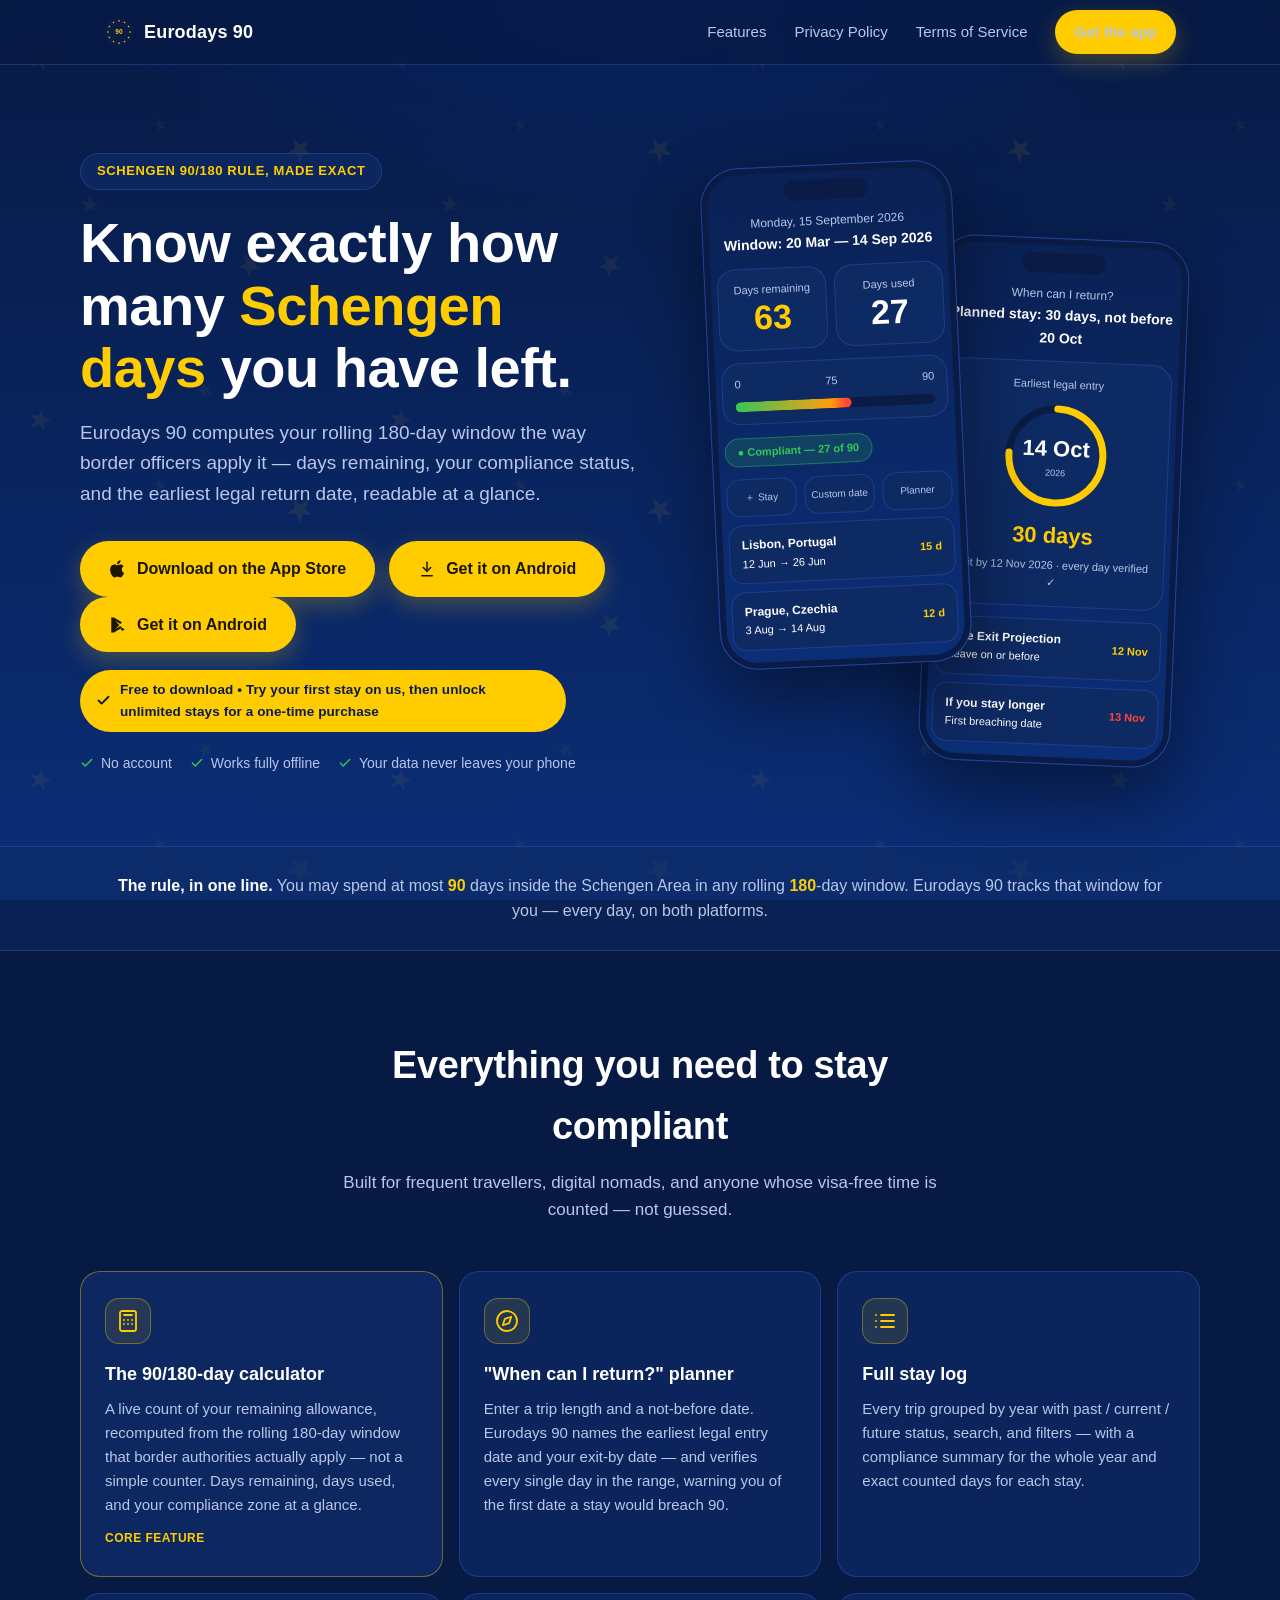
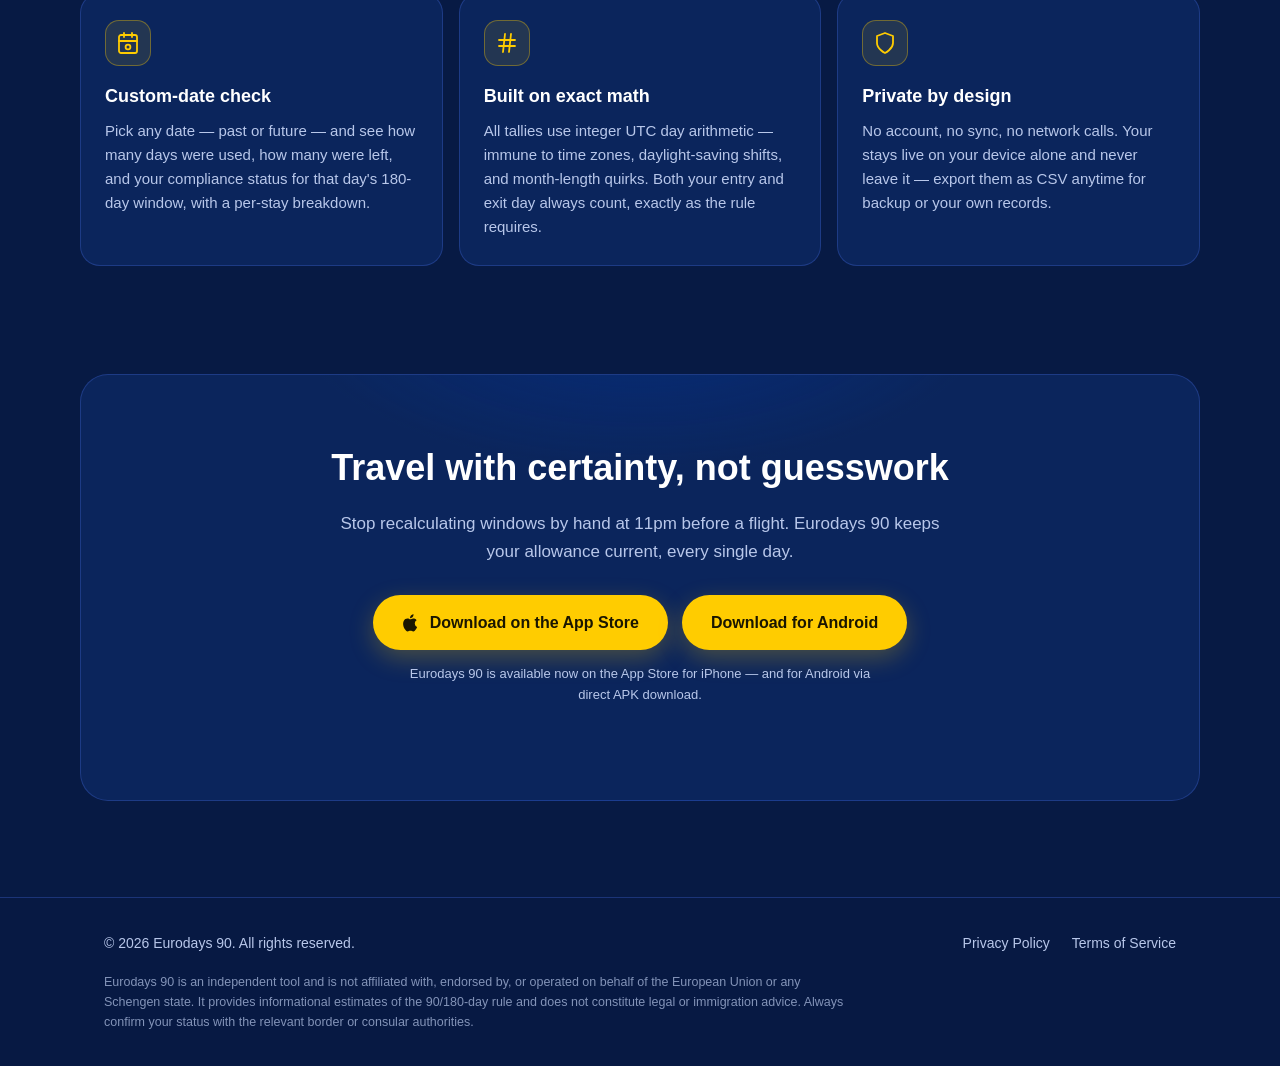
==== index.html @ 0804e310 "Add Android download button with SVG icon Added a new button for downloading the app on Android with" ====
<!DOCTYPE html>
<html lang="en">
<head>
  <meta charset="UTF-8" />
  <meta http-equiv="Content-Security-Policy" content="upgrade-insecure-requests" />
  <meta name="viewport" content="width=device-width, initial-scale=1.0" />
  <title>Eurodays 90 — Schengen 90/180-Day Rule Calculator</title>
  <meta name="description" content="Eurodays 90 tracks your Schengen 90/180-day allowance in real time: days remaining, when you can legally return, and a full stay log — private, offline, and exact. Available on the App Store for iPhone and on Android." />
  <link rel="stylesheet" href="styles.css" />
  <link rel="icon" type="image/svg+xml" href="data:image/svg+xml,%3Csvg xmlns='http://www.w3.org/2000/svg' viewBox='0 0 120 120'%3E%3Ccircle cx='60' cy='60' r='58' fill='%23071A44'/%3E%3Cpath d='M0 -1L.24 -.31.97 -.31.38 .12.59 .81 0 .38-.59 .81-.38 .12-.97 -.31-.24 -.31Z' fill='%23FFCC00' transform='translate(60 60) scale(26)'/%3E%3C/svg%3E" />
</head>
<body>

  <header class="site-header">
    <div class="wrap nav">
      <a class="brand" href="index.html" aria-label="Eurodays 90 home">
        <svg width="30" height="30" viewBox="-60 -60 120 120" aria-hidden="true">
          <circle r="56" fill="#0A1B45" stroke="#3355B8" stroke-opacity="0.5"/>
          <g fill="#FFCC00">
            <path d="M0 -1L.24 -.31.97 -.31.38 .12.59 .81 0 .38-.59 .81-.38 .12-.97 -.31-.24 -.31Z" transform="rotate(0) translate(0 -44) scale(5)"/>
            <path d="M0 -1L.24 -.31.97 -.31.38 .12.59 .81 0 .38-.59 .81-.38 .12-.97 -.31-.24 -.31Z" transform="rotate(30) translate(0 -44) scale(5)"/>
            <path d="M0 -1L.24 -.31.97 -.31.38 .12.59 .81 0 .38-.59 .81-.38 .12-.97 -.31-.24 -.31Z" transform="rotate(60) translate(0 -44) scale(5)"/>
            <path d="M0 -1L.24 -.31.97 -.31.38 .12.59 .81 0 .38-.59 .81-.38 .12-.97 -.31-.24 -.31Z" transform="rotate(90) translate(0 -44) scale(5)"/>
            <path d="M0 -1L.24 -.31.97 -.31.38 .12.59 .81 0 .38-.59 .81-.38 .12-.97 -.31-.24 -.31Z" transform="rotate(120) translate(0 -44) scale(5)"/>
            <path d="M0 -1L.24 -.31.97 -.31.38 .12.59 .81 0 .38-.59 .81-.38 .12-.97 -.31-.24 -.31Z" transform="rotate(150) translate(0 -44) scale(5)"/>
            <path d="M0 -1L.24 -.31.97 -.31.38 .12.59 .81 0 .38-.59 .81-.38 .12-.97 -.31-.24 -.31Z" transform="rotate(180) translate(0 -44) scale(5)"/>
            <path d="M0 -1L.24 -.31.97 -.31.38 .12.59 .81 0 .38-.59 .81-.38 .12-.97 -.31-.24 -.31Z" transform="rotate(210) translate(0 -44) scale(5)"/>
            <path d="M0 -1L.24 -.31.97 -.31.38 .12.59 .81 0 .38-.59 .81-.38 .12-.97 -.31-.24 -.31Z" transform="rotate(240) translate(0 -44) scale(5)"/>
            <path d="M0 -1L.24 -.31.97 -.31.38 .12.59 .81 0 .38-.59 .81-.38 .12-.97 -.31-.24 -.31Z" transform="rotate(270) translate(0 -44) scale(5)"/>
            <path d="M0 -1L.24 -.31.97 -.31.38 .12.59 .81 0 .38-.59 .81-.38 .12-.97 -.31-.24 -.31Z" transform="rotate(300) translate(0 -44) scale(5)"/>
            <path d="M0 -1L.24 -.31.97 -.31.38 .12.59 .81 0 .38-.59 .81-.38 .12-.97 -.31-.24 -.31Z" transform="rotate(330) translate(0 -44) scale(5)"/>
          </g>
          <text x="0" y="6" text-anchor="middle" font-size="26" font-weight="800" fill="#FFCC00" font-family="inherit">90</text>
        </svg>
        Eurodays&nbsp;90
      </a>
      <nav class="nav-links" aria-label="Main">
        <a href="#features">Features</a>
        <a href="privacy.html">Privacy Policy</a>
        <a href="terms.html">Terms of Service</a>
        <a class="btn btn-primary btn-sm" href="#download">Get the app</a>
      </nav>
    </div>
  </header>

  <main>

    <!-- ============ HERO ============ -->
    <section class="wrap hero">
      <div>
        <span class="eyebrow">Schengen 90/180 rule, made exact</span>
        <h1>Know exactly how many <span class="num">Schengen days</span> you have left.</h1>
        <p class="lede">
          Eurodays 90 computes your rolling 180-day window the way border officers apply it —
          days remaining, your compliance status, and the earliest legal return date, readable at a glance.
        </p>
        <div class="hero-actions">
          <a class="btn btn-primary" href="https://apps.apple.com/app/id6813130655" rel="noopener" aria-label="Download Eurodays 90 on the App Store">
            <svg width="18" height="18" viewBox="0 0 24 24" fill="currentColor" aria-hidden="true"><path d="M17.05 12.54c-.03-2.89 2.36-4.27 2.47-4.34-1.35-1.97-3.44-2.24-4.18-2.27-1.78-.18-3.47 1.05-4.37 1.05-.9 0-2.29-1.02-3.77-.99-1.94.03-3.73 1.13-4.72 2.86-2.02 3.5-.52 8.68 1.45 11.52.96 1.39 2.1 2.95 3.6 2.89 1.45-.06 2-.93 3.75-.93s2.25.93 3.78.9c1.56-.03 2.55-1.41 3.5-2.81 1.1-1.61 1.56-3.17 1.58-3.25-.03-.02-3.04-1.17-3.09-4.63zM14.16 4.06c.79-.96 1.33-2.29 1.18-3.62-1.14.05-2.53.76-3.35 1.72-.73.85-1.38 2.21-1.21 3.51 1.28.1 2.58-.65 3.38-1.61z"/></svg>
            Download on the App Store
          </a>
          <a class="btn btn-primary href="https://yoq1tfhw5bp4idw006ls3-web-schengen-90-download.rork.live" rel="noopener">
            <svg width="18" height="18" viewBox="0 0 24 24" fill="none" stroke="currentColor" stroke-width="2" stroke-linecap="round" stroke-linejoin="round" aria-hidden="true"><path d="M12 3v12"/><path d="m7 10 5 5 5-5"/><path d="M5 21h14"/></svg>
            Get it on Android
          </a>
        </div>
        <a class="btn btn-primary" href="YOUR_ANDROID_STORE_LINK" rel="noopener">
  <svg width="18" height="18" viewBox="0 0 24 24" fill="currentColor" aria-hidden="true">
    <path d="M3.609 1.814L13.792 12 3.61 22.186a1.055 1.055 0 0 1-.61-.952V2.766c0-.404.225-.773.609-.952zM15.208 13.416l2.128 2.128-11.455 6.644c-.752.436-1.46.083-1.46-.782V19.98l10.787-6.564zM15.208 10.584L4.421 4.02v-1.46c0-.865.708-1.218 1.46-.782l11.455 6.644-2.128 2.128zM17.336 15.544l2.544 1.472c.732.424.732 1.112 0 1.536l-2.16 1.248-2.256-2.256 1.872-2z"/>
  </svg>
  Get it on Android
</a>
        <p class="free-badge">
          <svg width="15" height="15" viewBox="0 0 24 24" fill="none" stroke="currentColor" stroke-width="3" stroke-linecap="round" stroke-linejoin="round" aria-hidden="true"><path d="M20 6 9 17l-5-5"/></svg>
          Free to download • Try your first stay on us, then unlock unlimited stays for a one-time purchase
        </p>
        <div class="trust-line">
          <span><svg width="14" height="14" viewBox="0 0 24 24" fill="none" stroke="currentColor" stroke-width="2.4" stroke-linecap="round" stroke-linejoin="round" aria-hidden="true"><path d="M20 6 9 17l-5-5"/></svg>No account</span>
          <span><svg width="14" height="14" viewBox="0 0 24 24" fill="none" stroke="currentColor" stroke-width="2.4" stroke-linecap="round" stroke-linejoin="round" aria-hidden="true"><path d="M20 6 9 17l-5-5"/></svg>Works fully offline</span>
          <span><svg width="14" height="14" viewBox="0 0 24 24" fill="none" stroke="currentColor" stroke-width="2.4" stroke-linecap="round" stroke-linejoin="round" aria-hidden="true"><path d="M20 6 9 17l-5-5"/></svg>Your data never leaves your phone</span>
        </div>
      </div>

      <div class="phones" aria-label="App screenshots" role="img">
        <!-- Today screen mock -->
        <div class="phone">
          <div class="notch"></div>
          <div class="date">Monday, 15 September 2026<strong>Window: 20 Mar — 14 Sep 2026</strong></div>
          <div class="tiles">
            <div class="tile"><div class="label">Days remaining</div><div class="value accent">63</div></div>
            <div class="tile"><div class="label">Days used</div><div class="value">27</div></div>
          </div>
          <div class="allowance">
            <div class="row"><span>0</span><span>75</span><span>90</span></div>
            <div class="bar"><div class="fill"></div></div>
          </div>
          <span class="chip">● Compliant — 27 of 90</span>
          <div class="quick"><div>＋ Stay</div><div>Custom date</div><div>Planner</div></div>
          <div class="stay-row"><span><b>Lisbon, Portugal</b><br>12 Jun → 26 Jun</span><span class="days">15 d</span></div>
          <div class="stay-row"><span><b>Prague, Czechia</b><br>3 Aug → 14 Aug</span><span class="days">12 d</span></div>
        </div>

        <!-- Planner screen mock -->
        <div class="phone">
          <div class="notch"></div>
          <div class="date">When can I return?<strong>Planned stay: 30 days, not before 20 Oct</strong></div>
          <div class="result-card">
            <div class="cap">Earliest legal entry</div>
            <div class="ring-wrap">
              <svg width="108" height="108" viewBox="0 0 108 108" aria-hidden="true">
                <circle cx="54" cy="54" r="47" fill="none" stroke="#0A1B45" stroke-width="7"/>
                <circle cx="54" cy="54" r="47" fill="none" stroke="#FFCC00" stroke-width="7" stroke-linecap="round"
                        stroke-dasharray="295.3" stroke-dashoffset="72" transform="rotate(-90 54 54)"/>
              </svg>
              <div class="center"><strong>14 Oct</strong><small>2026</small></div>
            </div>
            <div class="big">30 days</div>
            <div class="sub">Exit by 12 Nov 2026 · every day verified ✓</div>
          </div>
          <div class="stay-row"><span><b>Safe Exit Projection</b><br>Leave on or before</span><span class="days">12 Nov</span></div>
          <div class="stay-row"><span><b>If you stay longer</b><br>First breaching date</span><span class="days" style="color:#FF453A">13 Nov</span></div>
        </div>
      </div>
    </section>

    <!-- ============ RULE BANNER ============ -->
    <section class="rule-banner">
      <div class="wrap">
        <p><strong>The rule, in one line.</strong> You may spend at most <span class="num">90</span> days inside the
        Schengen Area in any rolling <span class="num">180</span>-day window. Eurodays 90 tracks that window for you — every day, on both platforms.</p>
      </div>
    </section>

    <!-- ============ FEATURES ============ -->
    <section class="wrap features" id="features">
      <div class="section-head">
        <h2>Everything you need to stay compliant</h2>
        <p>Built for frequent travellers, digital nomads, and anyone whose visa-free time is counted — not guessed.</p>
      </div>

      <div class="feature-grid">
        <div class="feature hero-feature">
          <div class="icon" aria-hidden="true">
            <svg width="24" height="24" viewBox="0 0 24 24" fill="none" stroke="currentColor" stroke-width="1.8" stroke-linecap="round" stroke-linejoin="round"><rect x="4" y="2" width="16" height="20" rx="2"/><line x1="8" y1="6" x2="16" y2="6"/><line x1="8" y1="11" x2="8" y2="11.01"/><line x1="12" y1="11" x2="12" y2="11.01"/><line x1="16" y1="11" x2="16" y2="11.01"/><line x1="8" y1="15" x2="8" y2="15.01"/><line x1="12" y1="15" x2="12" y2="15.01"/><line x1="16" y1="15" x2="16" y2="15.01"/></svg>
          </div>
          <h3>The 90/180-day calculator</h3>
          <p>A live count of your remaining allowance, recomputed from the rolling 180-day window that border authorities actually apply — not a simple counter. Days remaining, days used, and your compliance zone at a glance.</p>
          <span class="tag">Core feature</span>
        </div>

        <div class="feature">
          <div class="icon" aria-hidden="true">
            <svg width="24" height="24" viewBox="0 0 24 24" fill="none" stroke="currentColor" stroke-width="1.8" stroke-linecap="round" stroke-linejoin="round"><circle cx="12" cy="12" r="10"/><polygon points="16.24 7.76 14.12 14.12 7.76 16.24 9.88 9.88 16.24 7.76"/></svg>
          </div>
          <h3>"When can I return?" planner</h3>
          <p>Enter a trip length and a not-before date. Eurodays 90 names the earliest legal entry date and your exit-by date — and verifies every single day in the range, warning you of the first date a stay would breach 90.</p>
        </div>

        <div class="feature">
          <div class="icon" aria-hidden="true">
            <svg width="24" height="24" viewBox="0 0 24 24" fill="none" stroke="currentColor" stroke-width="1.8" stroke-linecap="round" stroke-linejoin="round"><line x1="8" y1="6" x2="21" y2="6"/><line x1="8" y1="12" x2="21" y2="12"/><line x1="8" y1="18" x2="21" y2="18"/><line x1="3" y1="6" x2="3.01" y2="6"/><line x1="3" y1="12" x2="3.01" y2="12"/><line x1="3" y1="18" x2="3.01" y2="18"/></svg>
          </div>
          <h3>Full stay log</h3>
          <p>Every trip grouped by year with past / current / future status, search, and filters — with a compliance summary for the whole year and exact counted days for each stay.</p>
        </div>

        <div class="feature">
          <div class="icon" aria-hidden="true">
            <svg width="24" height="24" viewBox="0 0 24 24" fill="none" stroke="currentColor" stroke-width="1.8" stroke-linecap="round" stroke-linejoin="round"><rect x="3" y="4" width="18" height="18" rx="2"/><line x1="16" y1="2" x2="16" y2="6"/><line x1="8" y1="2" x2="8" y2="6"/><line x1="3" y1="10" x2="21" y2="10"/><circle cx="12" cy="16" r="2.4"/></svg>
          </div>
          <h3>Custom-date check</h3>
          <p>Pick any date — past or future — and see how many days were used, how many were left, and your compliance status for that day's 180-day window, with a per-stay breakdown.</p>
        </div>

        <div class="feature">
          <div class="icon" aria-hidden="true">
            <svg width="24" height="24" viewBox="0 0 24 24" fill="none" stroke="currentColor" stroke-width="1.8" stroke-linecap="round" stroke-linejoin="round"><line x1="4" y1="9" x2="20" y2="9"/><line x1="4" y1="15" x2="20" y2="15"/><line x1="10" y1="3" x2="8" y2="21"/><line x1="16" y1="3" x2="14" y2="21"/></svg>
          </div>
          <h3>Built on exact math</h3>
          <p>All tallies use integer UTC day arithmetic — immune to time zones, daylight-saving shifts, and month-length quirks. Both your entry and exit day always count, exactly as the rule requires.</p>
        </div>

        <div class="feature">
          <div class="icon" aria-hidden="true">
            <svg width="24" height="24" viewBox="0 0 24 24" fill="none" stroke="currentColor" stroke-width="1.8" stroke-linecap="round" stroke-linejoin="round"><path d="M12 22s8-4 8-10V5l-8-3-8 3v7c0 6 8 10 8 10z"/></svg>
          </div>
          <h3>Private by design</h3>
          <p>No account, no sync, no network calls. Your stays live on your device alone and never leave it — export them as CSV anytime for backup or your own records.</p>
        </div>
      </div>
    </section>

    <!-- ============ CTA ============ -->
    <section class="wrap cta" id="download">
      <div class="cta-card">
        <h2>Travel with certainty, not guesswork</h2>
        <p>Stop recalculating windows by hand at 11pm before a flight. Eurodays 90 keeps your allowance current, every single day.</p>
        <div class="cta-actions">
          <a class="btn btn-primary" href="https://apps.apple.com/app/id6813130655" rel="noopener" aria-label="Download Eurodays 90 on the App Store">
            <svg width="18" height="18" viewBox="0 0 24 24" fill="currentColor" aria-hidden="true"><path d="M17.05 12.54c-.03-2.89 2.36-4.27 2.47-4.34-1.35-1.97-3.44-2.24-4.18-2.27-1.78-.18-3.47 1.05-4.37 1.05-.9 0-2.29-1.02-3.77-.99-1.94.03-3.73 1.13-4.72 2.86-2.02 3.5-.52 8.68 1.45 11.52.96 1.39 2.1 2.95 3.6 2.89 1.45-.06 2-.93 3.75-.93s2.25.93 3.78.9c1.56-.03 2.55-1.41 3.5-2.81 1.1-1.61 1.56-3.17 1.58-3.25-.03-.02-3.04-1.17-3.09-4.63zM14.16 4.06c.79-.96 1.33-2.29 1.18-3.62-1.14.05-2.53.76-3.35 1.72-.73.85-1.38 2.21-1.21 3.51 1.28.1 2.58-.65 3.38-1.61z"/></svg>
            Download on the App Store
          </a>
          <a class="btn btn-primary href="https://yoq1tfhw5bp4idw006ls3-web-schengen-90-download.rork.live" rel="noopener">Download for Android</a>
        </div>
        <p class="cta-note">Eurodays 90 is available now on the App Store for iPhone — and for Android via direct APK download.</p>
      </div>
    </section>

  </main>

  <footer class="site-footer">
    <div class="wrap">
      <div class="foot">
        <span>© 2026 Eurodays 90. All rights reserved.</span>
        <nav class="foot-links" aria-label="Legal">
          <a href="privacy.html">Privacy Policy</a>
          <a href="terms.html">Terms of Service</a>
        </nav>
      </div>
      <p class="disclaimer">Eurodays 90 is an independent tool and is not affiliated with, endorsed by, or operated on behalf of the European Union or any Schengen state. It provides informational estimates of the 90/180-day rule and does not constitute legal or immigration advice. Always confirm your status with the relevant border or consular authorities.</p>
    </div>
  </footer>

</body>
</html>
---- styles.css ----
/* Eurodays 90 — landing page styles. Follows .rork/DESIGN.md tokens. */

:root {
  --navy-top: #071A44;
  --navy-bottom: #0B2E77;
  --navy-glow: #003399;
  --card: rgba(14, 42, 99, 0.78);
  --card-solid: #0E2A63;
  --card-raised: #143479;
  --stroke: rgba(51, 85, 184, 0.45);
  --text: #FFFFFF;
  --text-dim: #B8C7EA;
  --accent: #FFCC00;
  --safe: #34C759;
  --warning: #FF9F0A;
  --danger: #FF453A;
  --radius-card: 20px;
  --radius-tile: 18px;
  --font: -apple-system, BlinkMacSystemFont, "SF Pro Display", "SF Pro Text",
    "Segoe UI", Roboto, "Helvetica Neue", Arial, sans-serif;
}

* { margin: 0; padding: 0; box-sizing: border-box; }

html { scroll-behavior: smooth; }

body {
  font-family: var(--font);
  color: var(--text);
  background-color: var(--navy-top);
  background-image:
    radial-gradient(900px 480px at 50% -120px, rgba(0, 51, 153, 0.45), transparent 70%),
    url("data:image/svg+xml,%3Csvg xmlns='http://www.w3.org/2000/svg' width='360' height='360'%3E%3Cpath d='M0 -1L.24 -.31.97 -.31.38 .12.59 .81 0 .38-.59 .81-.38 .12-.97 -.31-.24 -.31Z' fill='%23FFCC00' opacity='.07' transform='translate(40 60) scale(11) rotate(12)'/%3E%3Cpath d='M0 -1L.24 -.31.97 -.31.38 .12.59 .81 0 .38-.59 .81-.38 .12-.97 -.31-.24 -.31Z' fill='%23FFCC00' opacity='.05' transform='translate(205 30) scale(8) rotate(-20)'/%3E%3Cpath d='M0 -1L.24 -.31.97 -.31.38 .12.59 .81 0 .38-.59 .81-.38 .12-.97 -.31-.24 -.31Z' fill='%23FFCC00' opacity='.08' transform='translate(300 150) scale(13) rotate(40)'/%3E%3Cpath d='M0 -1L.24 -.31.97 -.31.38 .12.59 .81 0 .38-.59 .81-.38 .12-.97 -.31-.24 -.31Z' fill='%23FFCC00' opacity='.05' transform='translate(90 205) scale(9)'/%3E%3Cpath d='M0 -1L.24 -.31.97 -.31.38 .12.59 .81 0 .38-.59 .81-.38 .12-.97 -.31-.24 -.31Z' fill='%23FFCC00' opacity='.07' transform='translate(250 265) scale(12) rotate(-30)'/%3E%3Cpath d='M0 -1L.24 -.31.97 -.31.38 .12.59 .81 0 .38-.59 .81-.38 .12-.97 -.31-.24 -.31Z' fill='%23FFCC00' opacity='.045' transform='translate(160 125) scale(7) rotate(60)'/%3E%3C/svg%3E"),
    linear-gradient(180deg, var(--navy-top) 0%, var(--navy-bottom) 100%);
  background-attachment: fixed;
  line-height: 1.6;
  font-size: 17px;
  -webkit-font-smoothing: antialiased;
}

a { color: var(--accent); }

.wrap { max-width: 1120px; margin: 0 auto; padding: 0 24px; }

/* ---------- header ---------- */

.site-header {
  position: sticky;
  top: 0;
  z-index: 50;
  backdrop-filter: blur(14px);
  -webkit-backdrop-filter: blur(14px);
  background: rgba(7, 26, 68, 0.72);
  border-bottom: 1px solid var(--stroke);
}

.nav {
  display: flex;
  align-items: center;
  justify-content: space-between;
  gap: 16px;
  height: 64px;
}

.brand {
  display: flex;
  align-items: center;
  gap: 10px;
  font-weight: 700;
  font-size: 18px;
  letter-spacing: 0.2px;
  color: var(--text);
  text-decoration: none;
}

.brand svg { display: block; }

.nav-links { display: flex; align-items: center; gap: 28px; }

.nav-links a {
  color: var(--text-dim);
  text-decoration: none;
  font-size: 15px;
  transition: color 0.2s;
}

.nav-links a:hover { color: var(--accent); }

/* ---------- buttons ---------- */

.btn {
  display: inline-flex;
  align-items: center;
  justify-content: center;
  gap: 10px;
  padding: 14px 28px;
  border-radius: 999px;
  font-size: 16px;
  font-weight: 600;
  text-decoration: none;
  border: 1px solid transparent;
  cursor: pointer;
  transition: transform 0.15s, box-shadow 0.2s, background 0.2s;
}

.btn:active { transform: scale(0.96); }

.btn-primary {
  background: var(--accent);
  color: #1a1600;
  box-shadow: 0 8px 24px rgba(255, 204, 0, 0.25);
}

.btn-primary:hover { box-shadow: 0 10px 30px rgba(255, 204, 0, 0.4); }

.btn-ghost {
  border-color: var(--stroke);
  color: var(--text);
  background: rgba(20, 52, 121, 0.4);
}

.btn-ghost:hover { background: rgba(20, 52, 121, 0.7); }

.btn-disabled {
  opacity: 0.65;
  cursor: default;
  border: 1px dashed var(--stroke);
  background: rgba(20, 52, 121, 0.3);
}

.btn-disabled:active { transform: none; }

.btn-sm { padding: 9px 18px; font-size: 14px; }

/* ---------- hero ---------- */

.hero {
  display: grid;
  grid-template-columns: 1.05fr 0.95fr;
  gap: 48px;
  align-items: center;
  padding: 88px 0 72px;
}

.eyebrow {
  display: inline-flex;
  align-items: center;
  gap: 8px;
  padding: 7px 16px;
  border-radius: 999px;
  border: 1px solid var(--stroke);
  background: rgba(20, 52, 121, 0.4);
  color: var(--accent);
  font-size: 13px;
  font-weight: 600;
  letter-spacing: 0.6px;
  text-transform: uppercase;
}

.hero h1 {
  margin: 22px 0 18px;
  font-size: clamp(36px, 5vw, 56px);
  line-height: 1.12;
  letter-spacing: -0.5px;
  font-weight: 800;
}

.hero h1 .num { color: var(--accent); font-variant-numeric: tabular-nums; }

.hero p.lede {
  color: var(--text-dim);
  font-size: 19px;
  max-width: 34em;
  margin-bottom: 32px;
}

.hero-actions { display: flex; flex-wrap: wrap; gap: 14px; align-items: center; }

.trust-line {
  margin-top: 20px;
  color: var(--text-dim);
  font-size: 14px;
  display: flex;
  flex-wrap: wrap;
  gap: 8px 18px;
}

.trust-line span { display: inline-flex; align-items: center; gap: 7px; }
.trust-line svg { color: var(--safe); flex: none; }

/* ---------- phone mockups ---------- */

.phones {
  position: relative;
  display: flex;
  justify-content: center;
  align-items: flex-start;
  min-height: 560px;
}

.phone {
  width: 252px;
  border-radius: 38px;
  border: 1px solid rgba(51, 85, 184, 0.6);
  background: linear-gradient(180deg, #0A2154 0%, #0B2E77 100%);
  box-shadow: 0 30px 70px rgba(0, 0, 0, 0.45), inset 0 0 0 6px #0A1B45;
  padding: 14px 12px 18px;
  position: relative;
}

.phone + .phone { margin-left: -34px; margin-top: 74px; transform: rotate(2.4deg); }
.phone:first-child { transform: rotate(-2.6deg); z-index: 2; }

.phone .notch {
  width: 84px; height: 20px; border-radius: 12px;
  background: #0A1B45; margin: 0 auto 12px;
}

.phone .date { font-size: 12px; color: var(--text-dim); text-align: center; }
.phone .date strong { color: var(--text); display: block; font-size: 14px; }

.tiles { display: grid; grid-template-columns: 1fr 1fr; gap: 8px; margin: 12px 0; }

.tile {
  background: var(--card-solid);
  border: 1px solid var(--stroke);
  border-radius: var(--radius-tile);
  padding: 12px 10px;
  text-align: center;
}

.tile .label { font-size: 11px; color: var(--text-dim); }

.tile .value {
  font-size: 34px;
  font-weight: 800;
  font-variant-numeric: tabular-nums;
  line-height: 1.15;
}

.tile .value.accent { color: var(--accent); }

.allowance {
  background: var(--card-solid);
  border: 1px solid var(--stroke);
  border-radius: var(--radius-tile);
  padding: 12px;
  margin-bottom: 12px;
}

.allowance .row {
  display: flex; justify-content: space-between;
  font-size: 11px; color: var(--text-dim); margin-bottom: 8px;
}

.bar {
  position: relative;
  height: 10px;
  border-radius: 999px;
  background: #0A1B45;
  overflow: hidden;
}

.bar .fill {
  position: absolute; inset: 0 auto 0 0; width: 58%;
  border-radius: 999px;
  background: linear-gradient(90deg, var(--safe), var(--warning) 82%, var(--danger) 96%);
}

.chip {
  display: inline-flex; align-items: center; gap: 6px;
  padding: 5px 12px; border-radius: 999px;
  font-size: 11px; font-weight: 700;
  background: rgba(52, 199, 89, 0.16);
  color: var(--safe);
  border: 1px solid rgba(52, 199, 89, 0.4);
}

.phone .quick {
  display: grid; grid-template-columns: 1fr 1fr 1fr; gap: 8px; margin-top: 12px;
}

.phone .quick div {
  background: var(--card-solid); border: 1px solid var(--stroke);
  border-radius: 14px; font-size: 10px; color: var(--text-dim);
  text-align: center; padding: 10px 4px;
}

.result-card {
  background: var(--card-solid);
  border: 1px solid var(--stroke);
  border-radius: var(--radius-card);
  padding: 14px;
  text-align: center;
  margin: 12px 0;
}

.result-card .cap { font-size: 11px; color: var(--text-dim); margin-bottom: 8px; }

.result-card .big {
  font-size: 22px; font-weight: 800; color: var(--accent);
  font-variant-numeric: tabular-nums;
}

.result-card .sub { font-size: 11px; color: var(--text-dim); margin-top: 4px; }

.ring-wrap { position: relative; width: 108px; height: 108px; margin: 4px auto 8px; }
.ring-wrap .center {
  position: absolute; inset: 0; display: flex; flex-direction: column;
  align-items: center; justify-content: center;
}
.ring-wrap .center strong { font-size: 22px; font-variant-numeric: tabular-nums; }
.ring-wrap .center small { font-size: 9px; color: var(--text-dim); }

.stay-row {
  display: flex; align-items: center; justify-content: space-between;
  background: var(--card-solid); border: 1px solid var(--stroke);
  border-radius: 14px; padding: 10px 12px; margin-top: 8px; font-size: 11px;
}

.stay-row b { font-size: 12px; }
.stay-row .days { color: var(--accent); font-variant-numeric: tabular-nums; font-weight: 700; }

/* ---------- rule banner ---------- */

.rule-banner {
  border-top: 1px solid var(--stroke);
  border-bottom: 1px solid var(--stroke);
  background: rgba(14, 42, 99, 0.5);
  padding: 26px 0;
}

.rule-banner p { text-align: center; color: var(--text-dim); font-size: 16px; }
.rule-banner strong { color: var(--text); }
.rule-banner .num { color: var(--accent); font-variant-numeric: tabular-nums; font-weight: 800; }

/* ---------- features ---------- */

.features { padding: 84px 0; }

.section-head { text-align: center; max-width: 640px; margin: 0 auto 48px; }
.section-head h2 { font-size: clamp(28px, 3.6vw, 38px); font-weight: 800; letter-spacing: -0.4px; }
.section-head p { color: var(--text-dim); margin-top: 12px; }

.feature-grid {
  display: grid;
  grid-template-columns: repeat(auto-fit, minmax(280px, 1fr));
  gap: 16px;
}

.feature {
  background: var(--card);
  border: 1px solid var(--stroke);
  border-radius: var(--radius-card);
  padding: 26px 24px;
  transition: transform 0.2s, background 0.2s, border-color 0.2s;
}

.feature:hover {
  transform: translateY(-3px);
  background: rgba(14, 42, 99, 0.95);
  border-color: rgba(51, 85, 184, 0.75);
}

.feature.hero-feature { background: rgba(14, 42, 99, 0.95); border-color: rgba(255, 204, 0, 0.4); }

.feature .icon {
  width: 46px; height: 46px; border-radius: 14px;
  display: flex; align-items: center; justify-content: center;
  background: rgba(255, 204, 0, 0.1);
  border: 1px solid rgba(255, 204, 0, 0.35);
  margin-bottom: 16px;
}

.feature .icon svg { color: var(--accent); }

.feature h3 { font-size: 18px; margin-bottom: 8px; font-weight: 700; }
.feature p { color: var(--text-dim); font-size: 15px; }

.feature .tag {
  display: inline-block; margin-top: 12px;
  font-size: 12px; font-weight: 700; color: var(--accent);
  letter-spacing: 0.5px; text-transform: uppercase;
}

/* ---------- CTA ---------- */

.cta { padding: 24px 0 96px; }

.cta-card {
  text-align: center;
  background:
    radial-gradient(500px 220px at 50% -60px, rgba(0, 51, 153, 0.5), transparent 70%),
    var(--card);
  border: 1px solid var(--stroke);
  border-radius: 28px;
  padding: 64px 28px;
}

.cta-card h2 { font-size: clamp(26px, 3.4vw, 36px); font-weight: 800; }
.cta-card p { color: var(--text-dim); max-width: 36em; margin: 14px auto 30px; }

.cta-actions { display: flex; flex-wrap: wrap; gap: 14px; justify-content: center; }

.cta-note { margin-top: 16px; font-size: 13px; color: var(--text-dim); }

/* ---------- footer ---------- */

.site-footer {
  border-top: 1px solid var(--stroke);
  padding: 34px 0;
  background: rgba(7, 26, 68, 0.6);
}

.foot {
  display: flex; flex-wrap: wrap; gap: 14px 28px;
  align-items: center; justify-content: space-between;
  font-size: 14px; color: var(--text-dim);
}

.foot-links { display: flex; gap: 22px; }
.foot-links a { color: var(--text-dim); text-decoration: none; }
.foot-links a:hover { color: var(--accent); }

.disclaimer {
  margin-top: 18px; font-size: 12.5px; color: rgba(184, 199, 234, 0.7); max-width: 60em;
}

/* ---------- legal pages ---------- */

.legal { padding: 72px 0 96px; }

.legal article {
  background: var(--card);
  border: 1px solid var(--stroke);
  border-radius: var(--radius-card);
  padding: clamp(28px, 5vw, 56px);
  max-width: 820px;
  margin: 0 auto;
}

.legal h1 { font-size: clamp(28px, 4vw, 38px); margin-bottom: 6px; }
.legal .updated { color: var(--text-dim); font-size: 14px; margin-bottom: 32px; }
.legal h2 { font-size: 20px; margin: 32px 0 10px; color: var(--accent); }
.legal p, .legal li { color: var(--text-dim); font-size: 15.5px; }
.legal ul { padding-left: 22px; margin: 10px 0; }
.legal li { margin-bottom: 6px; }
.legal strong { color: var(--text); }
.legal a { color: var(--accent); }

.back-link {
  display: inline-flex; align-items: center; gap: 8px;
  margin-bottom: 24px; color: var(--text-dim); text-decoration: none; font-size: 15px;
}
.back-link:hover { color: var(--accent); }

/* ---------- responsive ---------- */

@media (max-width: 920px) {
  .hero { grid-template-columns: 1fr; padding: 56px 0 48px; text-align: center; }
  .hero p.lede { margin-left: auto; margin-right: auto; }
  .hero-actions, .trust-line { justify-content: center; }
  .phones { min-height: 0; margin-top: 36px; }
  .nav-links a:not(.btn) { display: none; }
}

@media (max-width: 560px) {
  .phone { width: 218px; }
  .phone + .phone { margin-left: -60px; margin-top: 56px; }
  .phones { flex-wrap: nowrap; }
  .tile .value { font-size: 27px; }
  .hero-actions, .cta-actions { flex-direction: column; align-items: stretch; gap: 10px; }
  .hero-actions .btn, .cta-actions .btn { width: 100%; max-width: 340px; margin-left: auto; margin-right: auto; }
}
/* Solid-yellow free-trial badge under the download buttons (hero + CTA) */
.free-badge {
  display: inline-flex;
  align-items: center;
  gap: 9px;
  margin-top: 18px;
  padding: 9px 16px;
  border-radius: 999px;
  background: var(--accent);      /* #FFCC00 EU yellow from :root */
  color: #0A1B45;                 /* deep navy text */
  font-size: 13.5px;
  font-weight: 700;
  letter-spacing: 0.1px;
  max-width: 36em;
}
.free-badge svg { flex: none; }

/* Only needed if you place it in the centered CTA card: */
.cta-card .free-badge { margin-left: auto; margin-right: auto; }
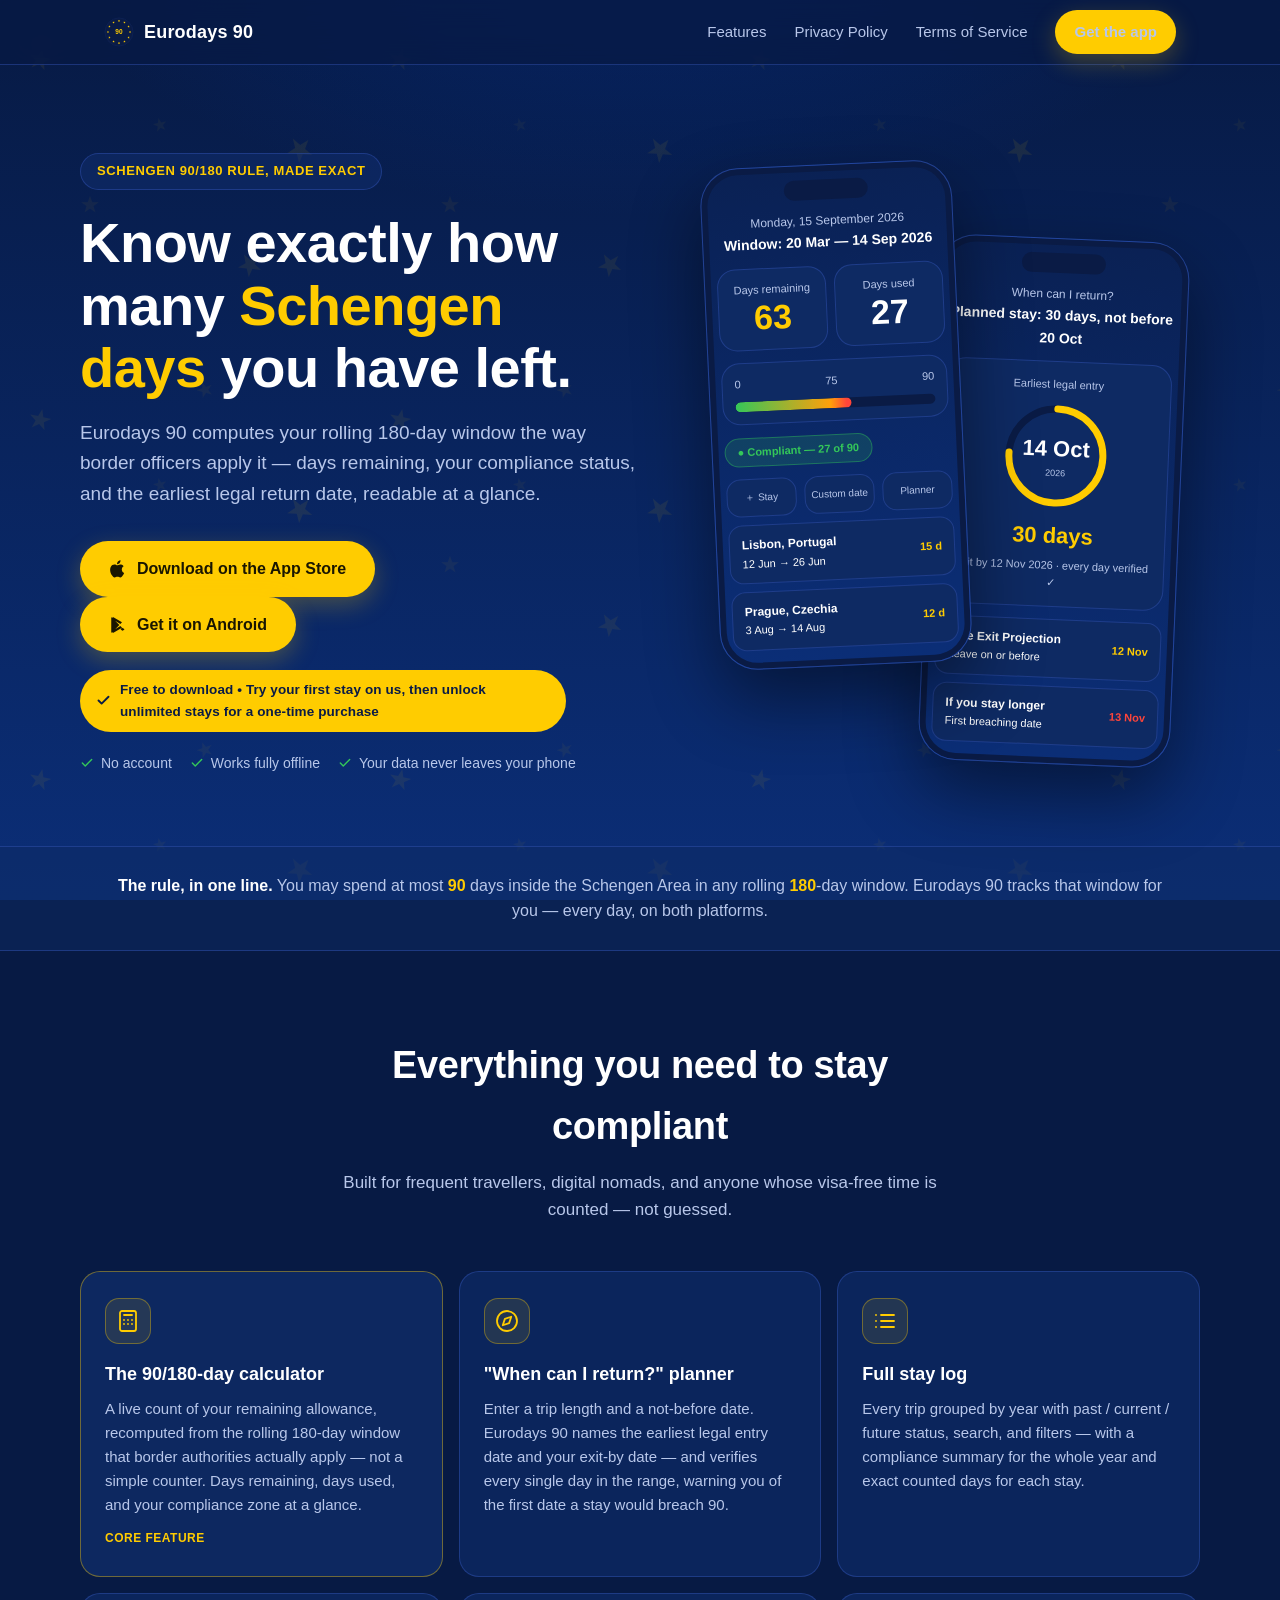
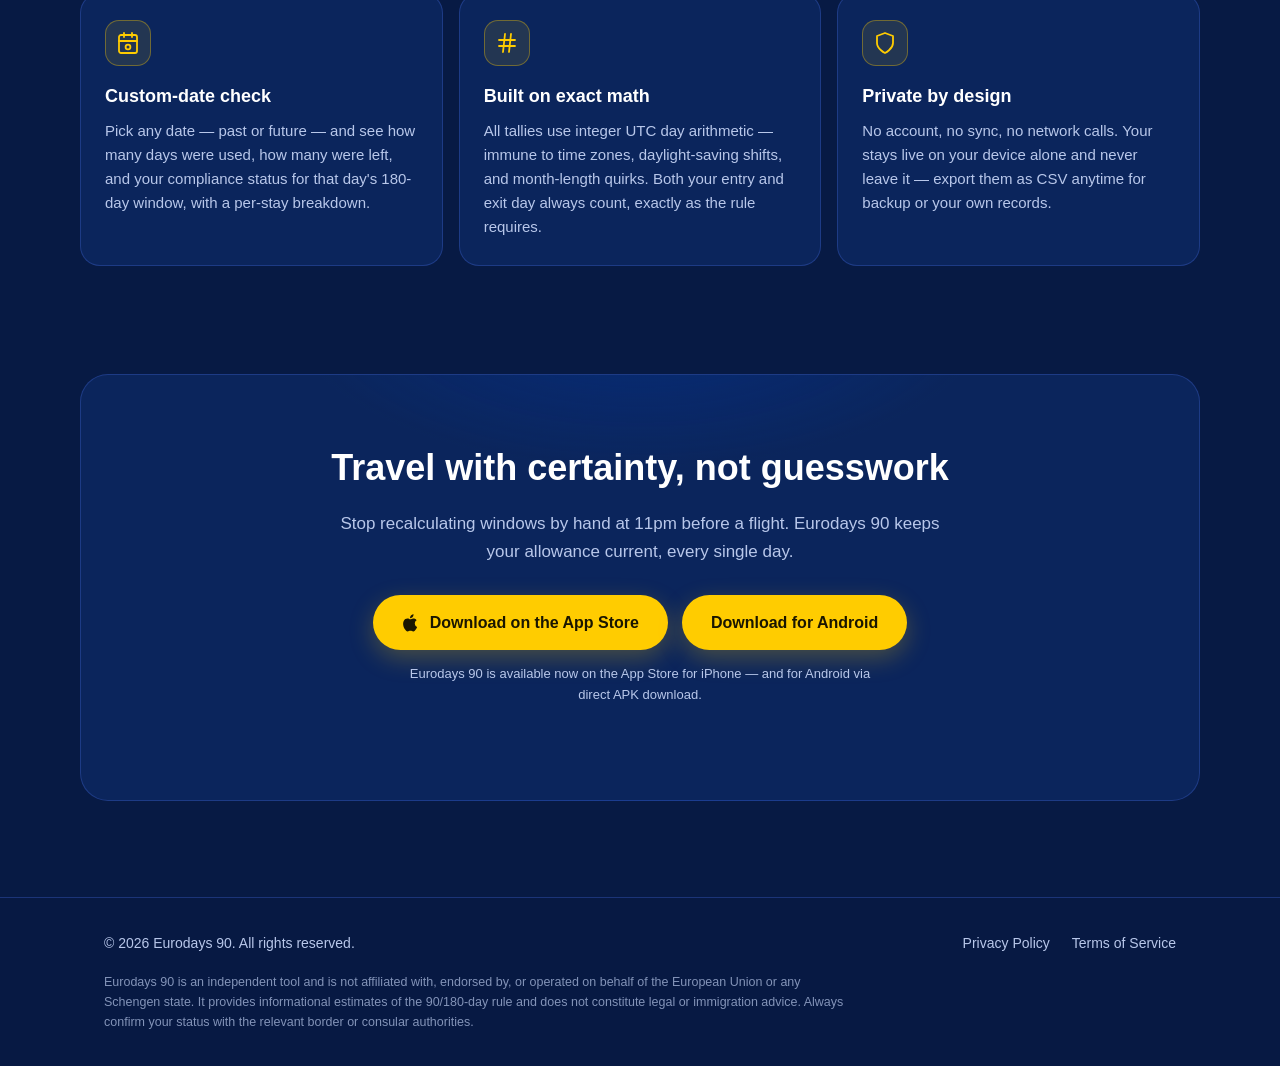
==== commit b10e70fb: "Remove Android download button from index.html Removed Android download link from the index.html fil" ====
--- a/index.html
+++ b/index.html
@@ -59,9 +59,6 @@
             <svg width="18" height="18" viewBox="0 0 24 24" fill="currentColor" aria-hidden="true"><path d="M17.05 12.54c-.03-2.89 2.36-4.27 2.47-4.34-1.35-1.97-3.44-2.24-4.18-2.27-1.78-.18-3.47 1.05-4.37 1.05-.9 0-2.29-1.02-3.77-.99-1.94.03-3.73 1.13-4.72 2.86-2.02 3.5-.52 8.68 1.45 11.52.96 1.39 2.1 2.95 3.6 2.89 1.45-.06 2-.93 3.75-.93s2.25.93 3.78.9c1.56-.03 2.55-1.41 3.5-2.81 1.1-1.61 1.56-3.17 1.58-3.25-.03-.02-3.04-1.17-3.09-4.63zM14.16 4.06c.79-.96 1.33-2.29 1.18-3.62-1.14.05-2.53.76-3.35 1.72-.73.85-1.38 2.21-1.21 3.51 1.28.1 2.58-.65 3.38-1.61z"/></svg>
             Download on the App Store
           </a>
-          <a class="btn btn-primary href="https://yoq1tfhw5bp4idw006ls3-web-schengen-90-download.rork.live" rel="noopener">
-            <svg width="18" height="18" viewBox="0 0 24 24" fill="none" stroke="currentColor" stroke-width="2" stroke-linecap="round" stroke-linejoin="round" aria-hidden="true"><path d="M12 3v12"/><path d="m7 10 5 5 5-5"/><path d="M5 21h14"/></svg>
-            Get it on Android
           </a>
         </div>
         <a class="btn btn-primary" href="YOUR_ANDROID_STORE_LINK" rel="noopener">
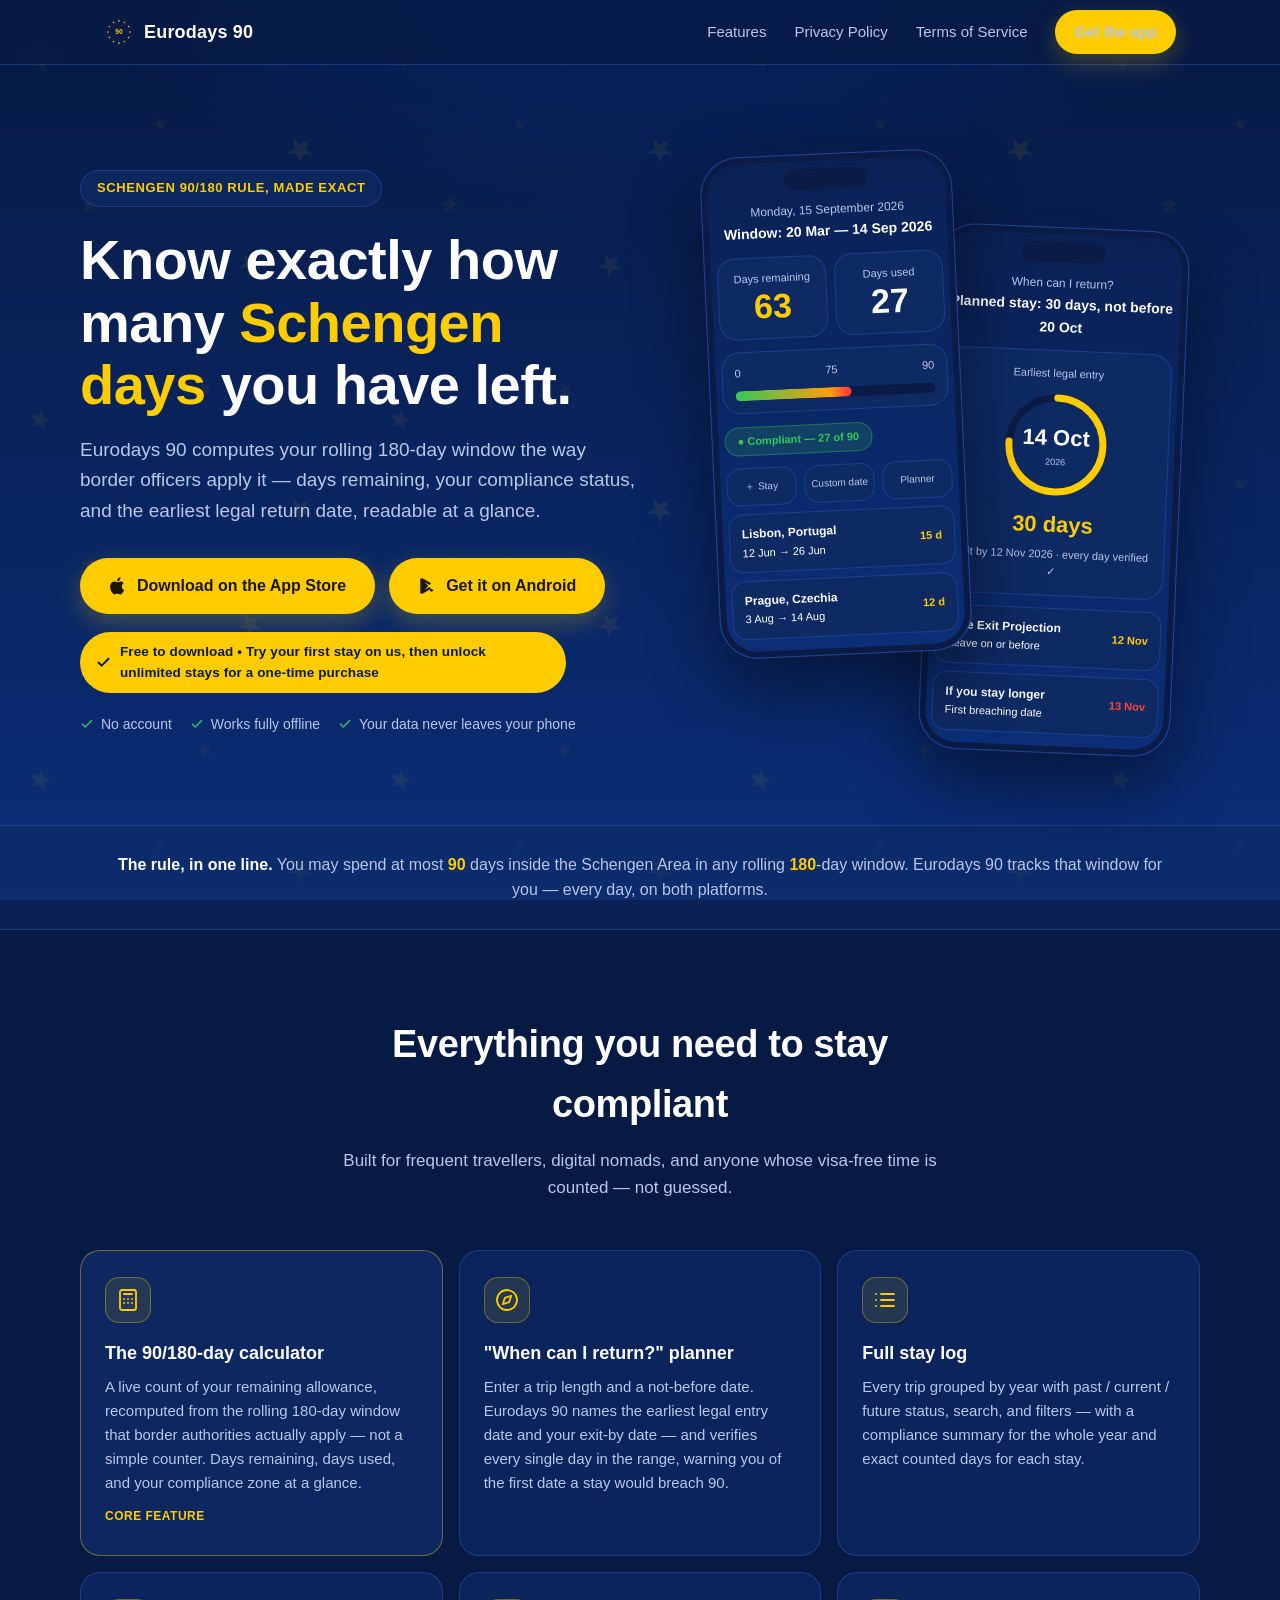
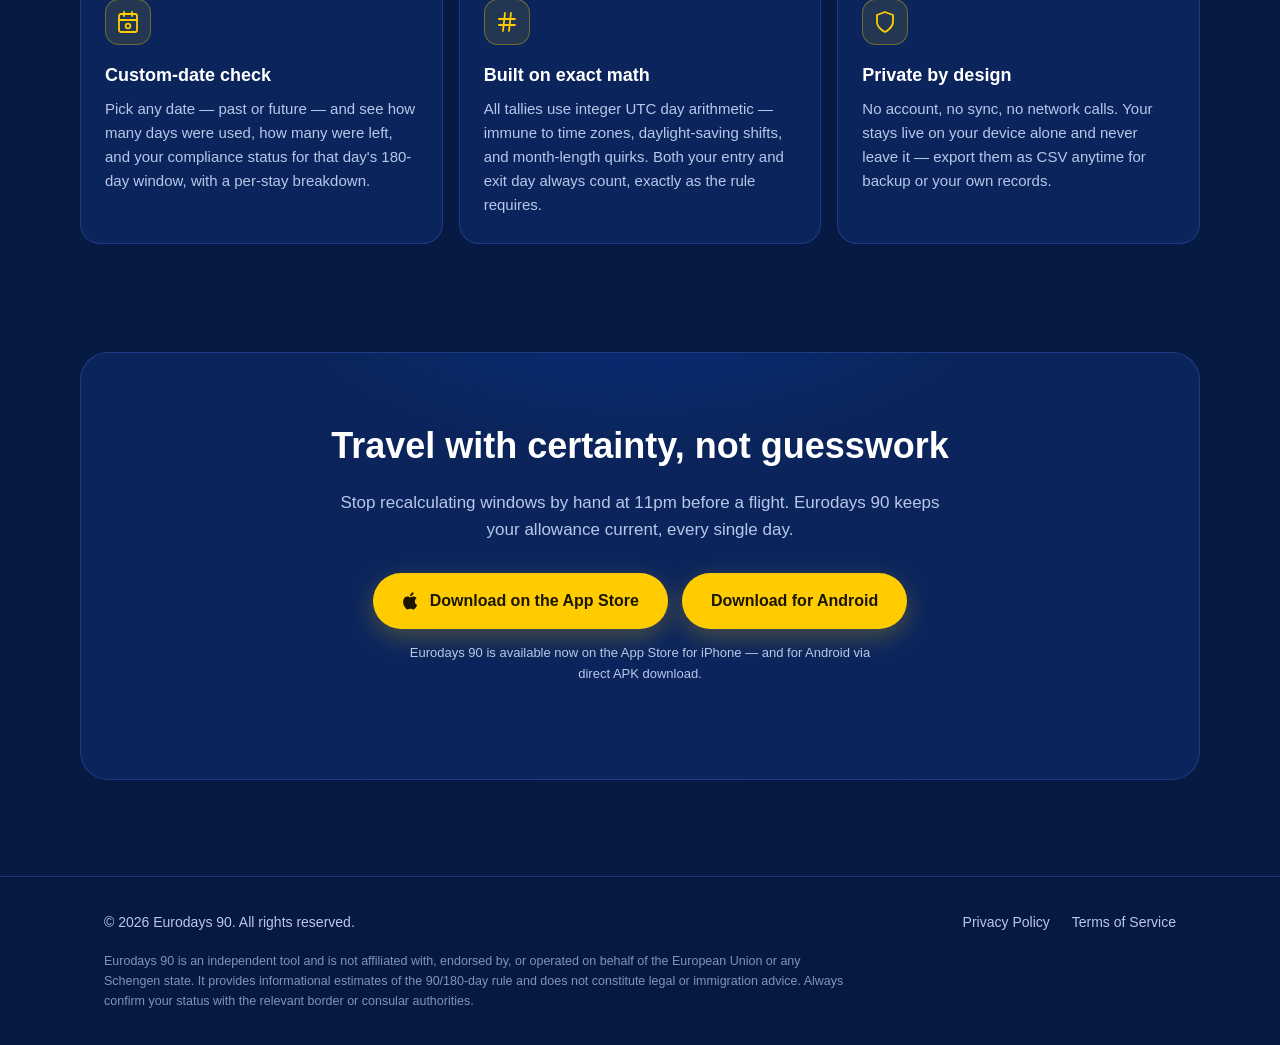
==== commit 67ab9e1c: "Fix layout for app download buttons Removed a closing div tag and adjusted the layout for the app do" ====
--- a/index.html
+++ b/index.html
@@ -59,14 +59,14 @@
             <svg width="18" height="18" viewBox="0 0 24 24" fill="currentColor" aria-hidden="true"><path d="M17.05 12.54c-.03-2.89 2.36-4.27 2.47-4.34-1.35-1.97-3.44-2.24-4.18-2.27-1.78-.18-3.47 1.05-4.37 1.05-.9 0-2.29-1.02-3.77-.99-1.94.03-3.73 1.13-4.72 2.86-2.02 3.5-.52 8.68 1.45 11.52.96 1.39 2.1 2.95 3.6 2.89 1.45-.06 2-.93 3.75-.93s2.25.93 3.78.9c1.56-.03 2.55-1.41 3.5-2.81 1.1-1.61 1.56-3.17 1.58-3.25-.03-.02-3.04-1.17-3.09-4.63zM14.16 4.06c.79-.96 1.33-2.29 1.18-3.62-1.14.05-2.53.76-3.35 1.72-.73.85-1.38 2.21-1.21 3.51 1.28.1 2.58-.65 3.38-1.61z"/></svg>
             Download on the App Store
           </a>
-          </a>
-        </div>
+     
         <a class="btn btn-primary" href="YOUR_ANDROID_STORE_LINK" rel="noopener">
   <svg width="18" height="18" viewBox="0 0 24 24" fill="currentColor" aria-hidden="true">
     <path d="M3.609 1.814L13.792 12 3.61 22.186a1.055 1.055 0 0 1-.61-.952V2.766c0-.404.225-.773.609-.952zM15.208 13.416l2.128 2.128-11.455 6.644c-.752.436-1.46.083-1.46-.782V19.98l10.787-6.564zM15.208 10.584L4.421 4.02v-1.46c0-.865.708-1.218 1.46-.782l11.455 6.644-2.128 2.128zM17.336 15.544l2.544 1.472c.732.424.732 1.112 0 1.536l-2.16 1.248-2.256-2.256 1.872-2z"/>
   </svg>
   Get it on Android
 </a>
+</div>         
         <p class="free-badge">
           <svg width="15" height="15" viewBox="0 0 24 24" fill="none" stroke="currentColor" stroke-width="3" stroke-linecap="round" stroke-linejoin="round" aria-hidden="true"><path d="M20 6 9 17l-5-5"/></svg>
           Free to download • Try your first stay on us, then unlock unlimited stays for a one-time purchase
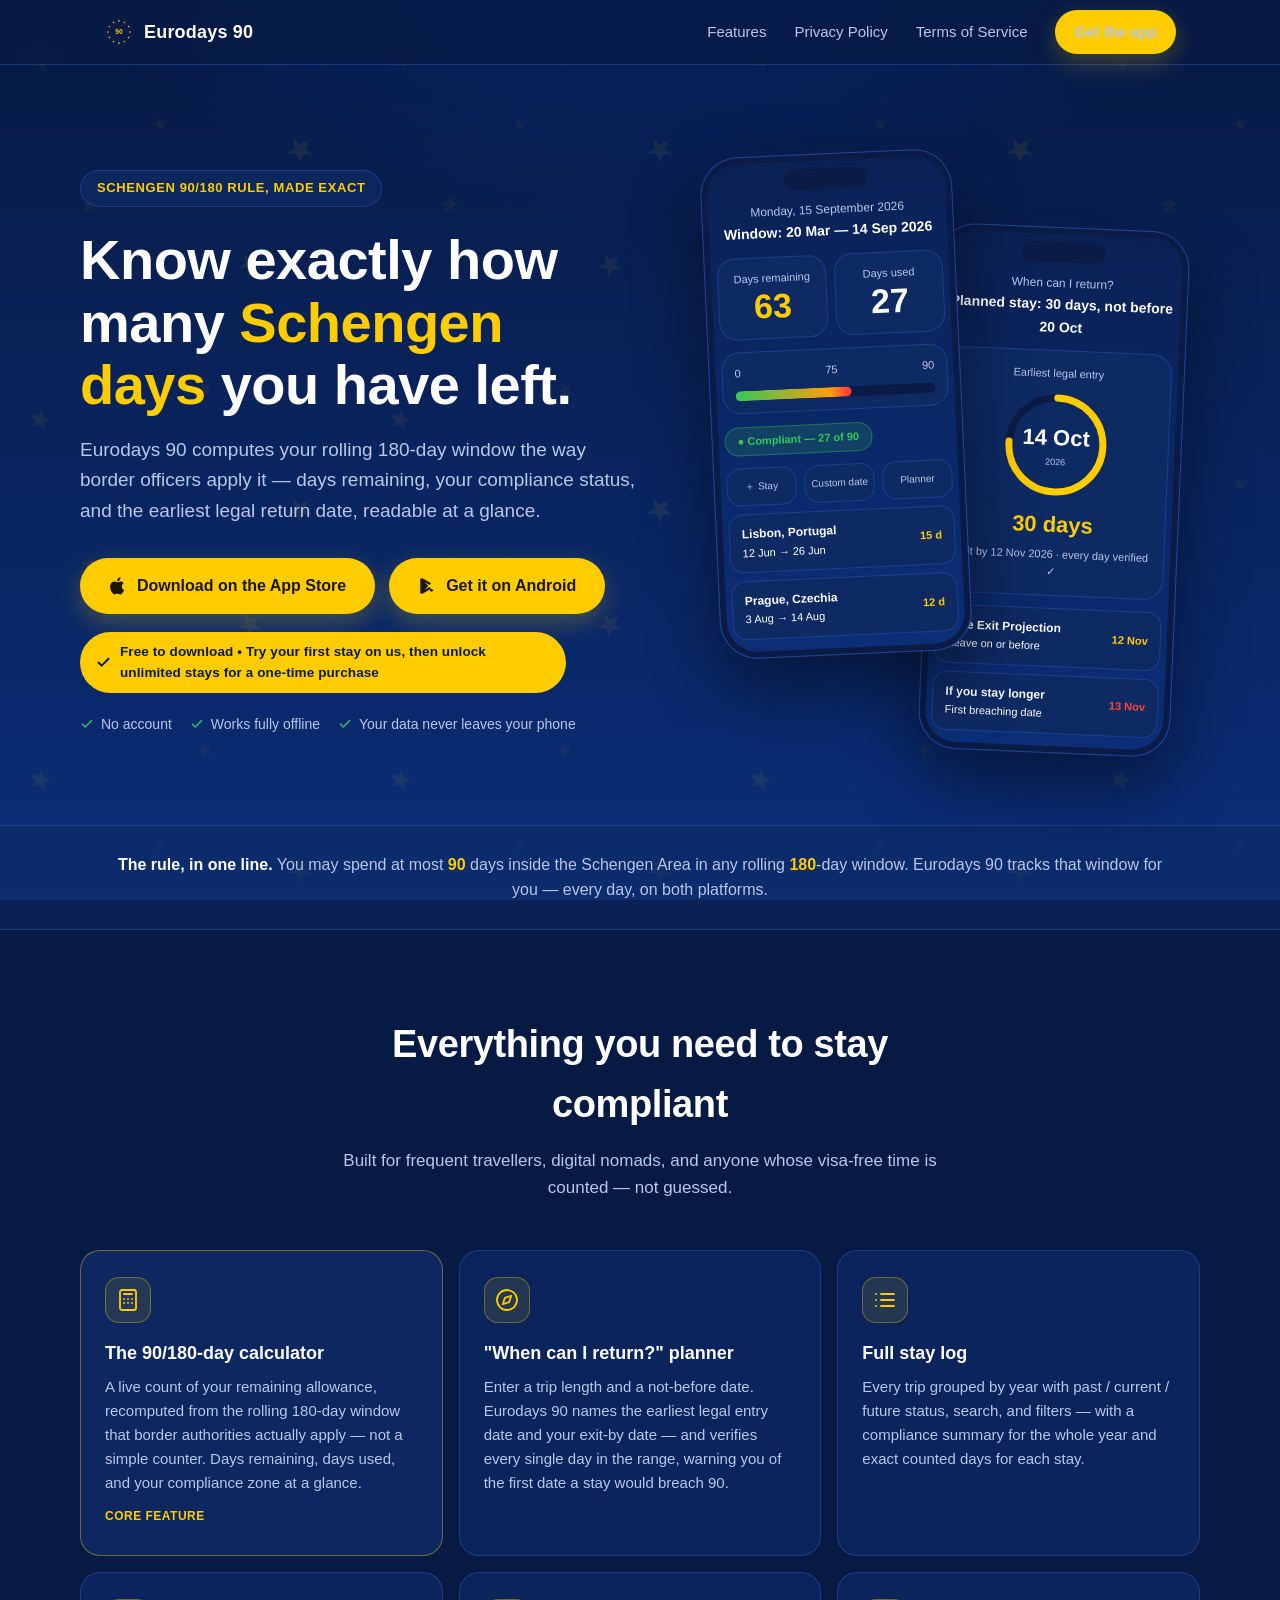
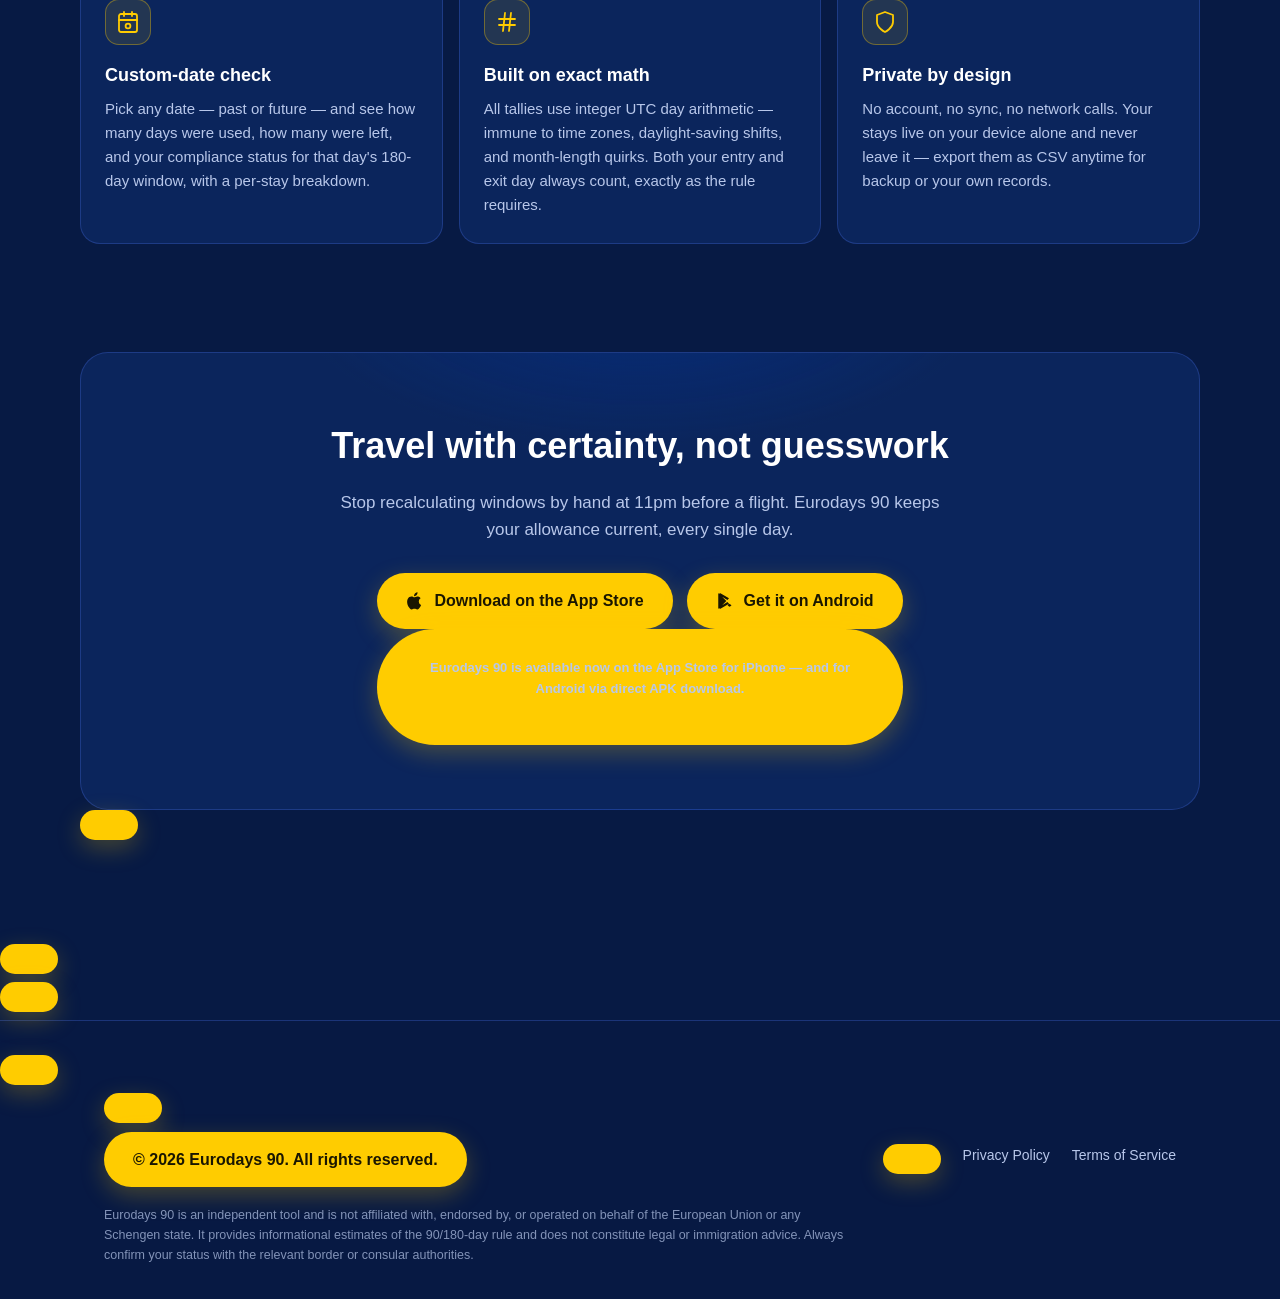
==== commit 17cafc65: "Update Android download link and add SVG icon" ====
--- a/index.html
+++ b/index.html
@@ -197,7 +197,11 @@
             <svg width="18" height="18" viewBox="0 0 24 24" fill="currentColor" aria-hidden="true"><path d="M17.05 12.54c-.03-2.89 2.36-4.27 2.47-4.34-1.35-1.97-3.44-2.24-4.18-2.27-1.78-.18-3.47 1.05-4.37 1.05-.9 0-2.29-1.02-3.77-.99-1.94.03-3.73 1.13-4.72 2.86-2.02 3.5-.52 8.68 1.45 11.52.96 1.39 2.1 2.95 3.6 2.89 1.45-.06 2-.93 3.75-.93s2.25.93 3.78.9c1.56-.03 2.55-1.41 3.5-2.81 1.1-1.61 1.56-3.17 1.58-3.25-.03-.02-3.04-1.17-3.09-4.63zM14.16 4.06c.79-.96 1.33-2.29 1.18-3.62-1.14.05-2.53.76-3.35 1.72-.73.85-1.38 2.21-1.21 3.51 1.28.1 2.58-.65 3.38-1.61z"/></svg>
             Download on the App Store
           </a>
-          <a class="btn btn-primary href="https://yoq1tfhw5bp4idw006ls3-web-schengen-90-download.rork.live" rel="noopener">Download for Android</a>
+          <a class="btn btn-primary" href="https://yoq1tfhw5bp4idw006ls3-web-schengen-90-download.rork.live" rel="noopener">
+    <svg width="18" height="18" viewBox="0 0 24 24" fill="currentColor" aria-hidden="true">
+      <path d="M3.609 1.814L13.792 12 3.61 22.186a1.055 1.055 0 0 1-.61-.952V2.766c0-.404.225-.773.609-.952zM15.208 13.416l2.128 2.128-11.455 6.644c-.752.436-1.46.083-1.46-.782V19.98l10.787-6.564zM15.208 10.584L4.421 4.02v-1.46c0-.865.708-1.218 1.46-.782l11.455 6.644-2.128 2.128zM17.336 15.544l2.544 1.472c.732.424.732 1.112 0 1.536l-2.16 1.248-2.256-2.256 1.872-2z"/>
+    </svg> 
+    Get it on Android
         </div>
         <p class="cta-note">Eurodays 90 is available now on the App Store for iPhone — and for Android via direct APK download.</p>
       </div>
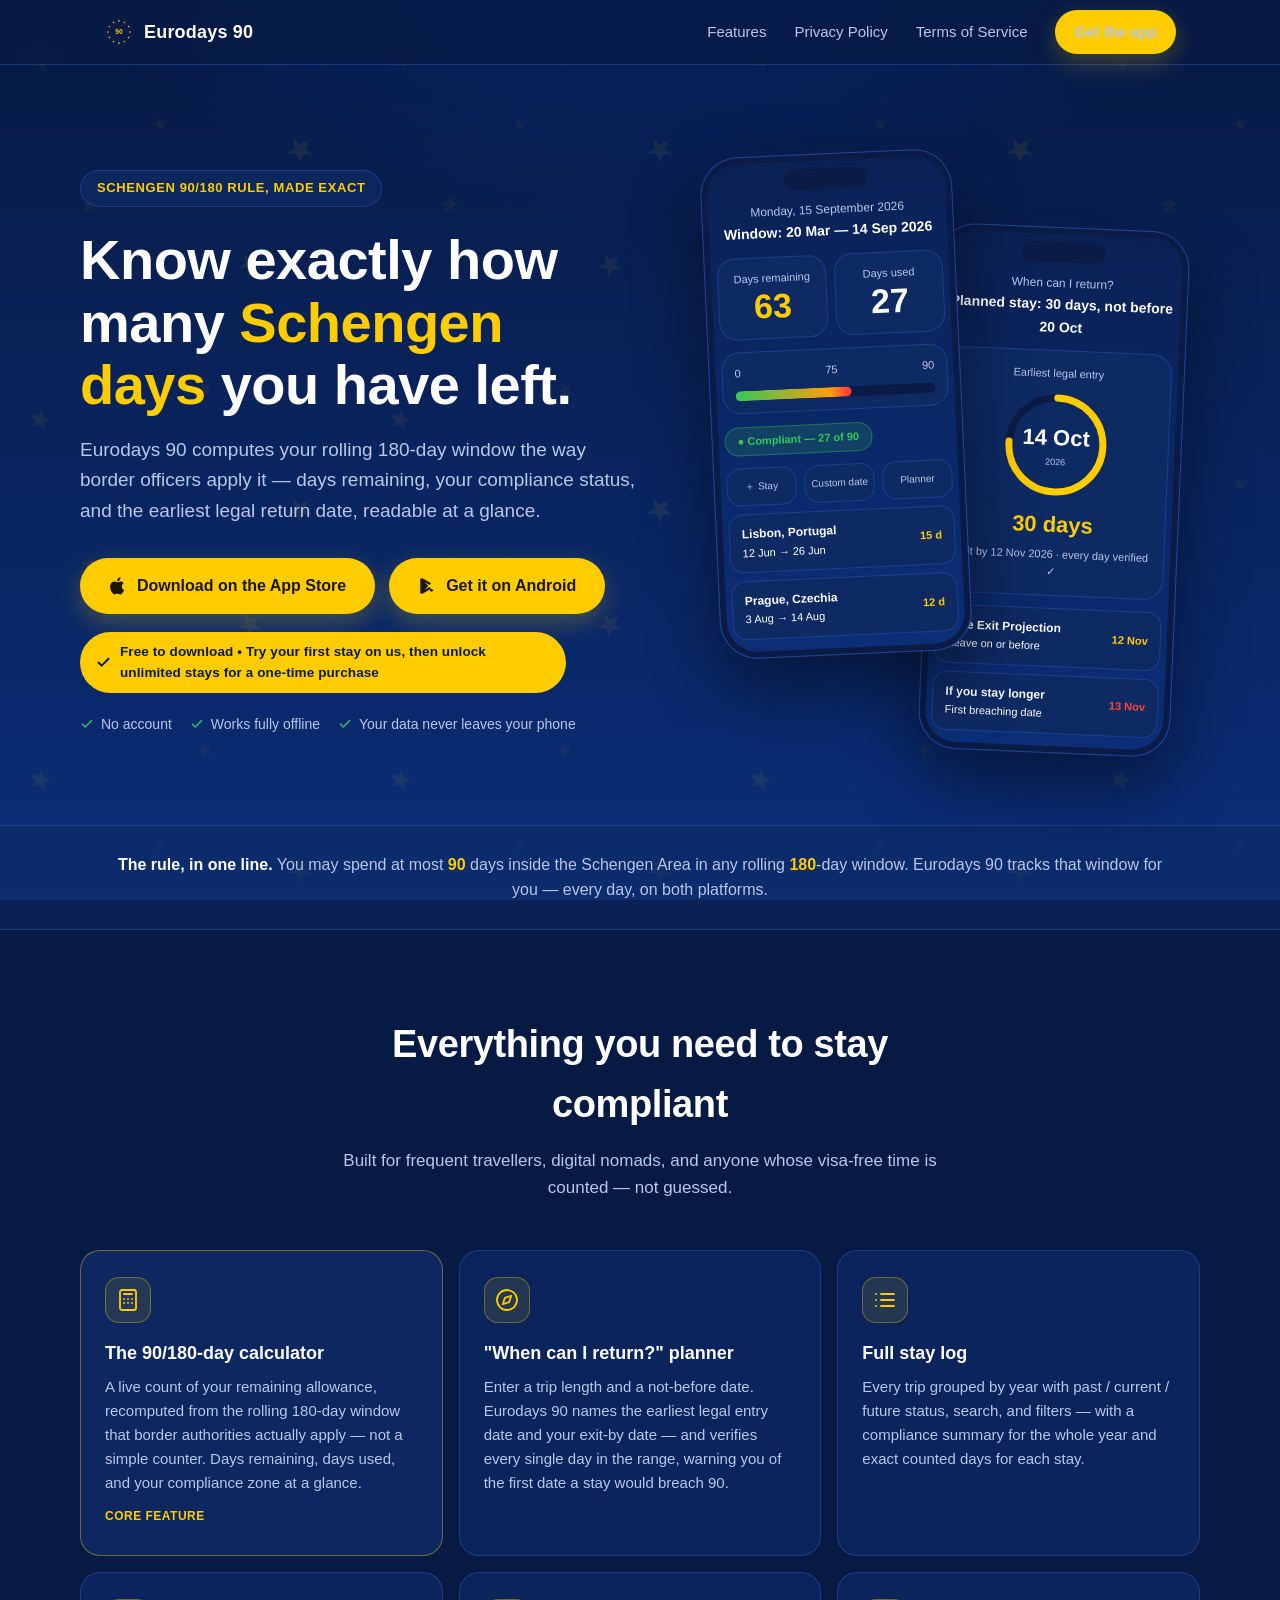
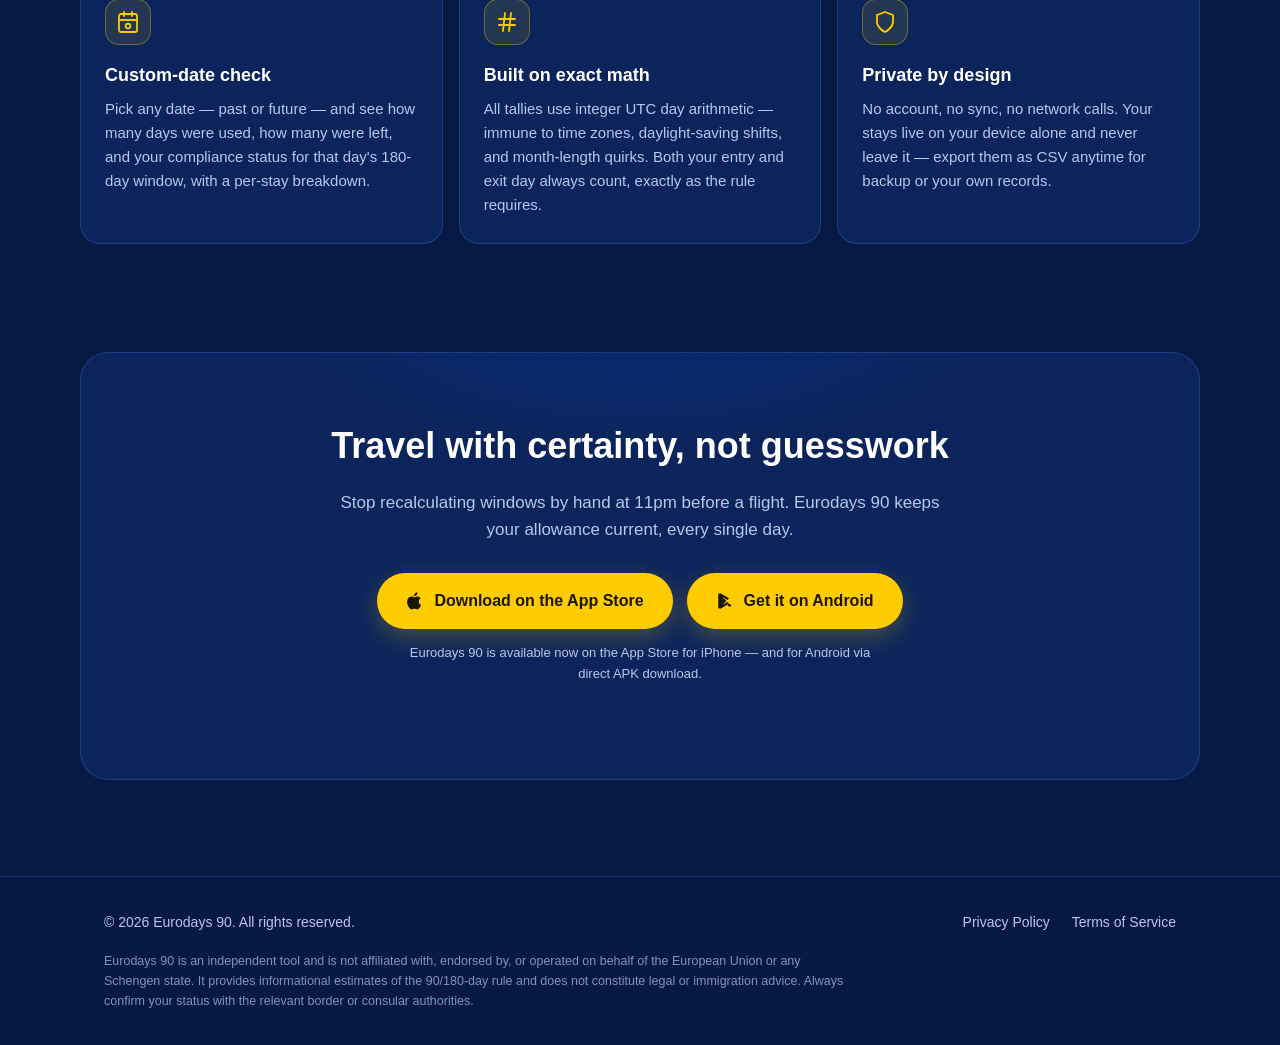
==== commit c76e2cba: "Update index.html with Android download information Added a call-to-action for Android users with a " ====
--- a/index.html
+++ b/index.html
@@ -202,6 +202,7 @@
       <path d="M3.609 1.814L13.792 12 3.61 22.186a1.055 1.055 0 0 1-.61-.952V2.766c0-.404.225-.773.609-.952zM15.208 13.416l2.128 2.128-11.455 6.644c-.752.436-1.46.083-1.46-.782V19.98l10.787-6.564zM15.208 10.584L4.421 4.02v-1.46c0-.865.708-1.218 1.46-.782l11.455 6.644-2.128 2.128zM17.336 15.544l2.544 1.472c.732.424.732 1.112 0 1.536l-2.16 1.248-2.256-2.256 1.872-2z"/>
     </svg> 
     Get it on Android
+    </a>        
         </div>
         <p class="cta-note">Eurodays 90 is available now on the App Store for iPhone — and for Android via direct APK download.</p>
       </div>
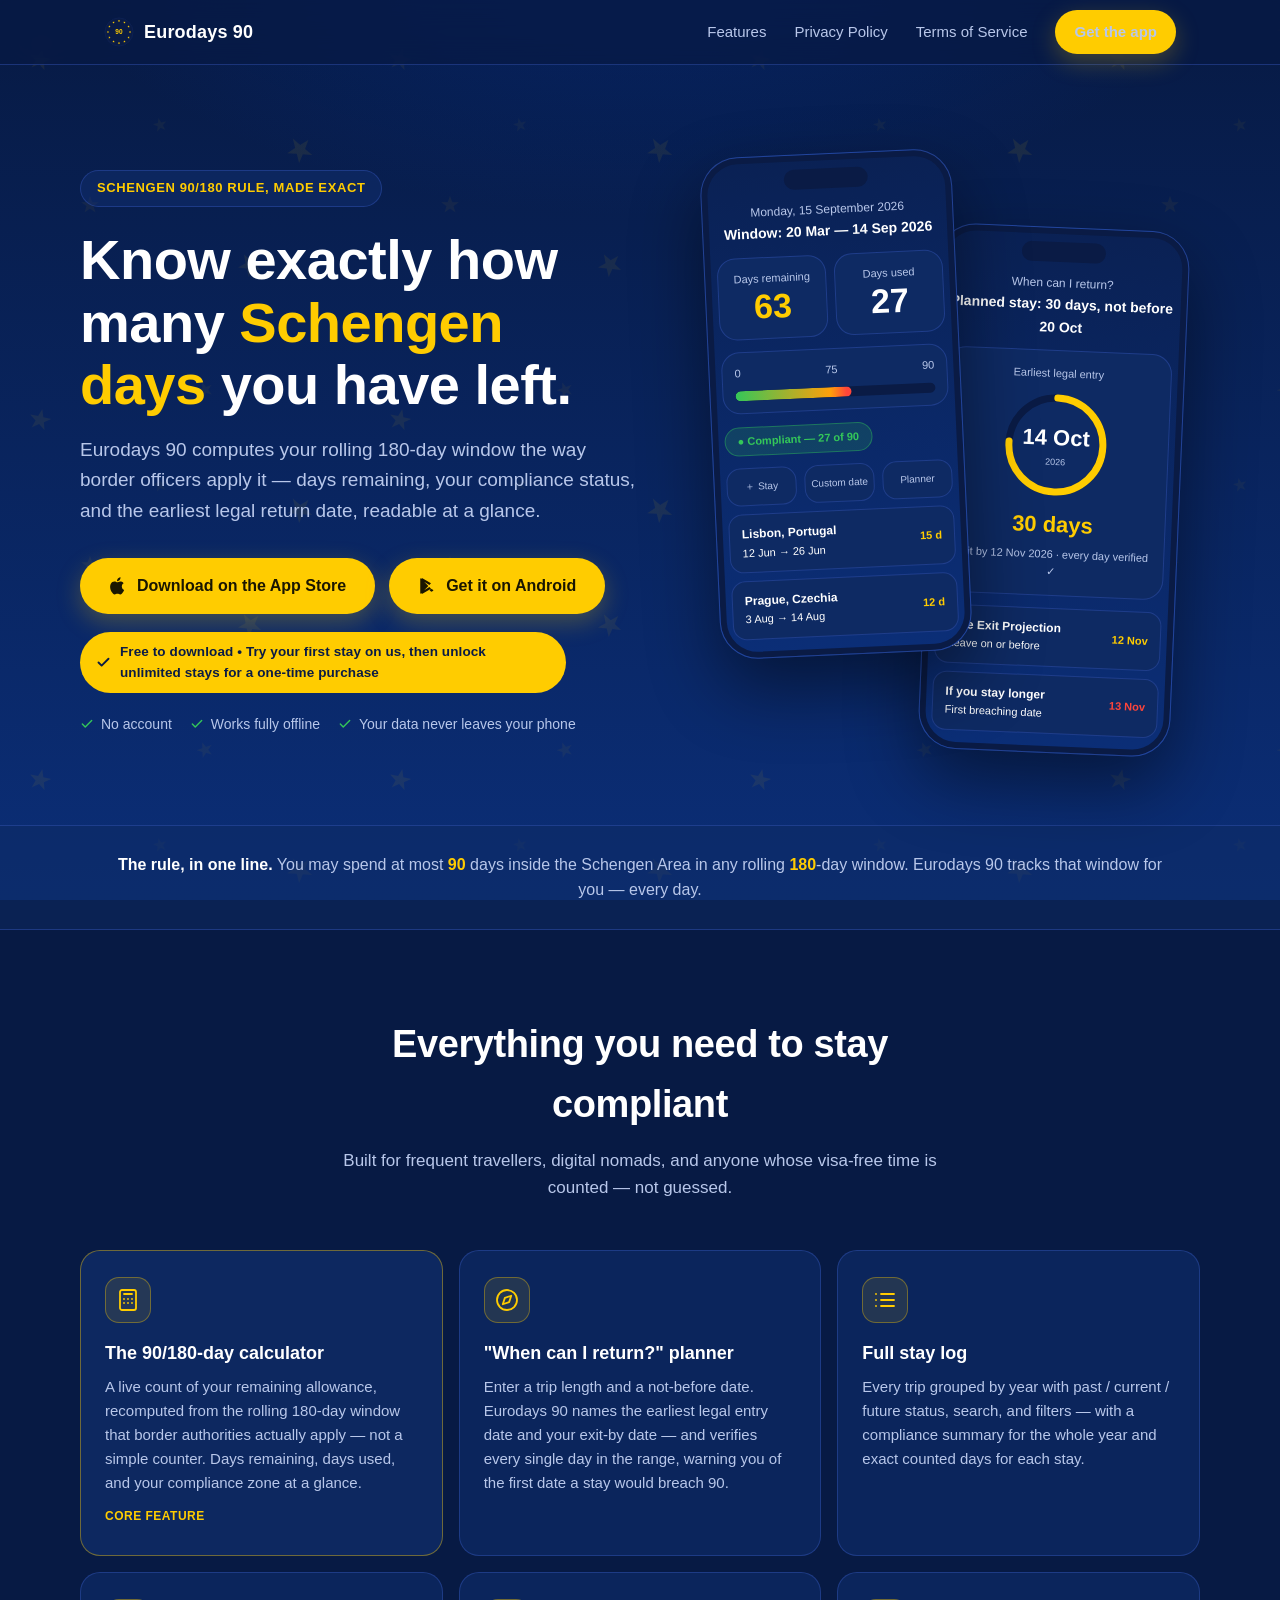
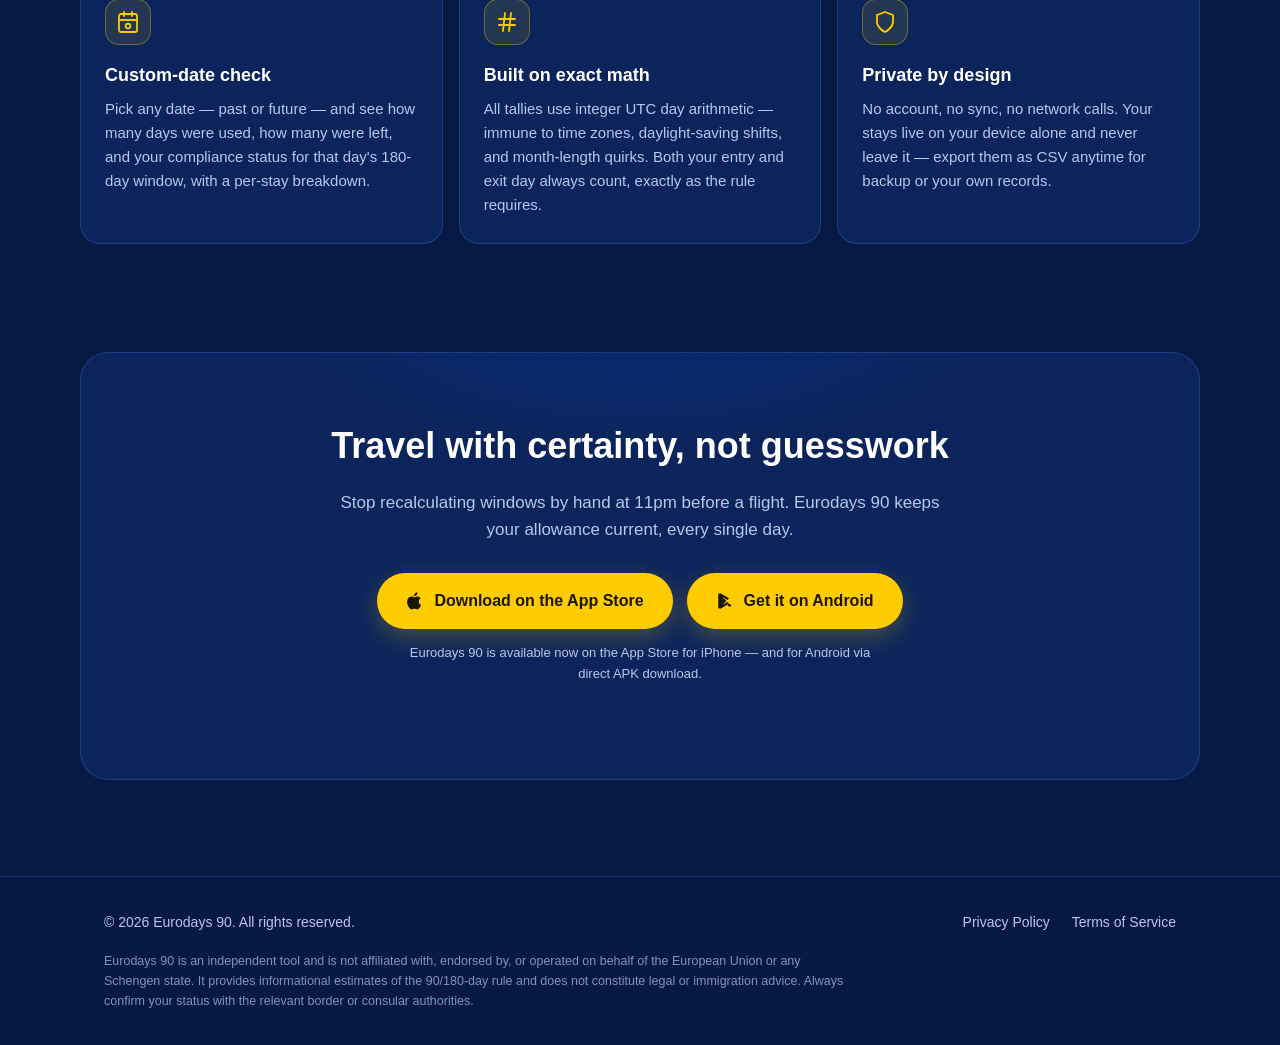
==== commit 3928867e: "Remove extra text from rule banner in index.html" ====
--- a/index.html
+++ b/index.html
@@ -124,7 +124,7 @@
     <section class="rule-banner">
       <div class="wrap">
         <p><strong>The rule, in one line.</strong> You may spend at most <span class="num">90</span> days inside the
-        Schengen Area in any rolling <span class="num">180</span>-day window. Eurodays 90 tracks that window for you — every day, on both platforms.</p>
+        Schengen Area in any rolling <span class="num">180</span>-day window. Eurodays 90 tracks that window for you — every day.</p>
       </div>
     </section>
 
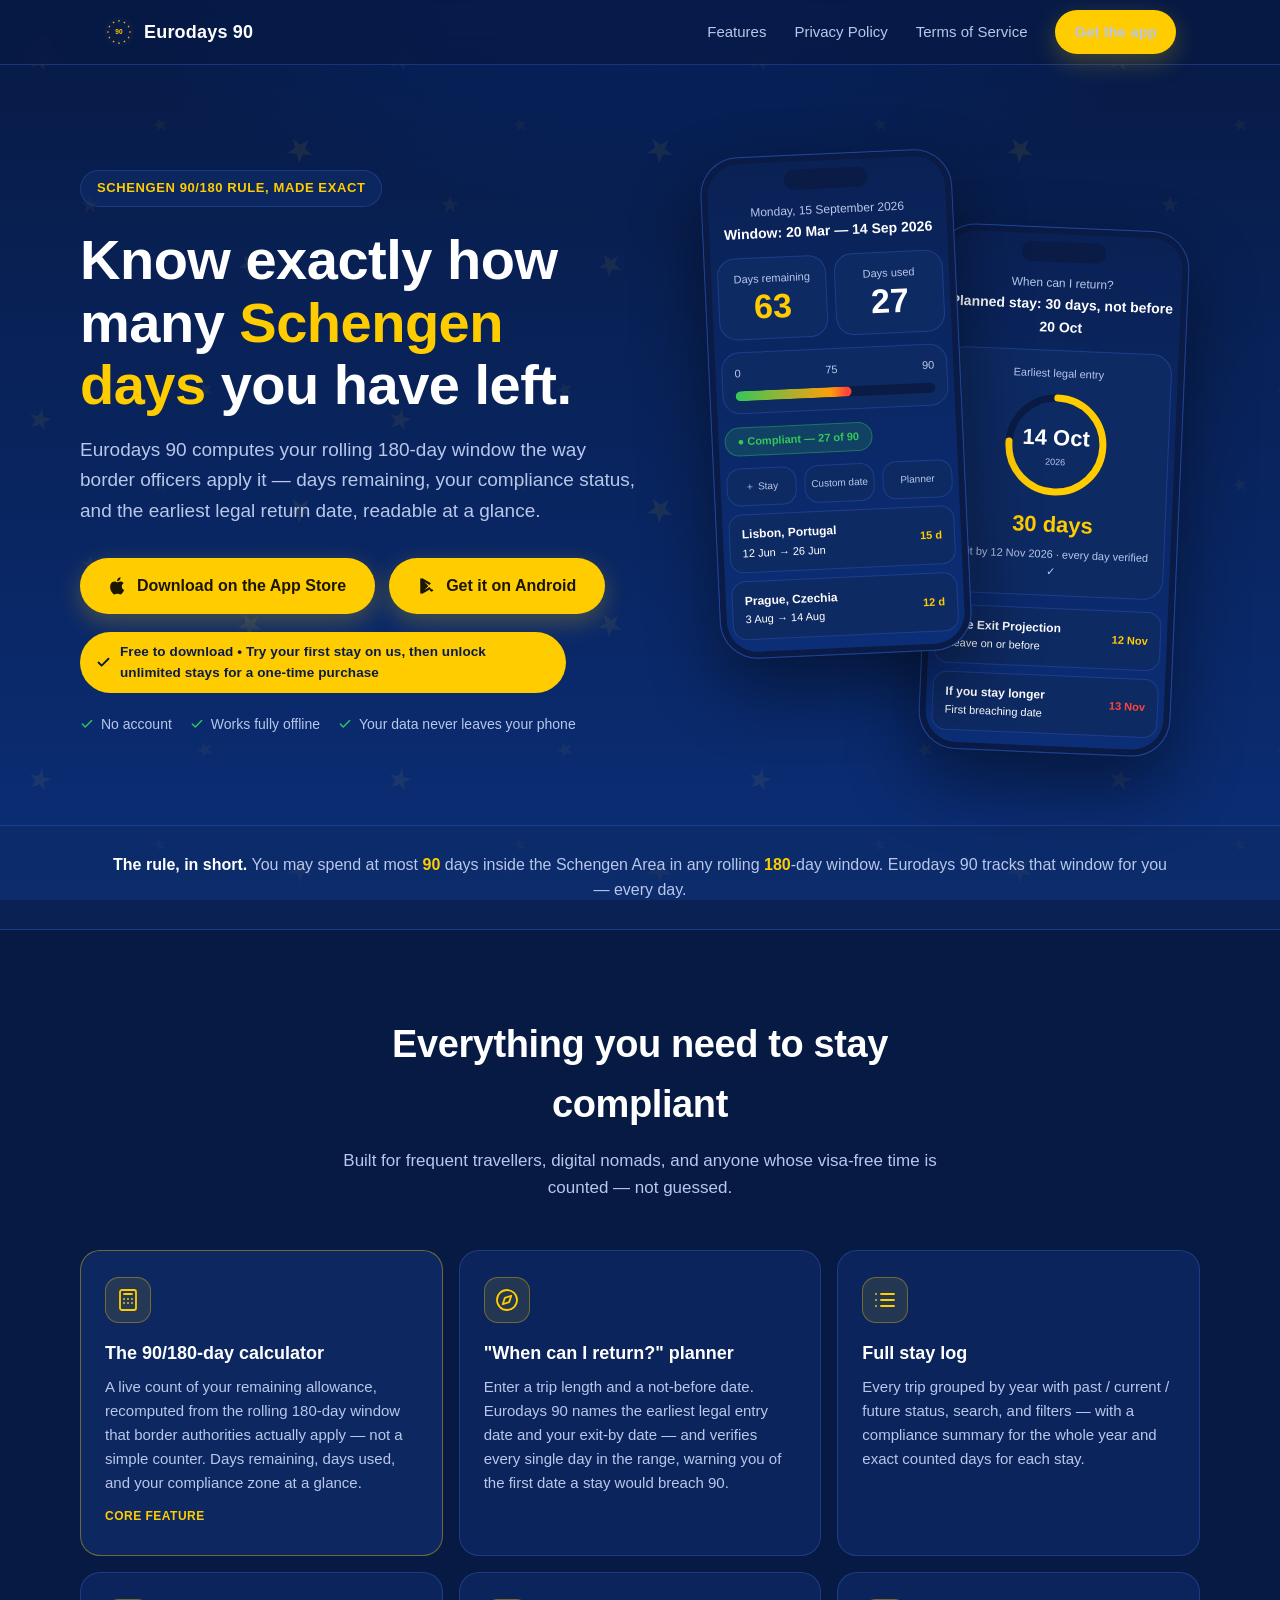
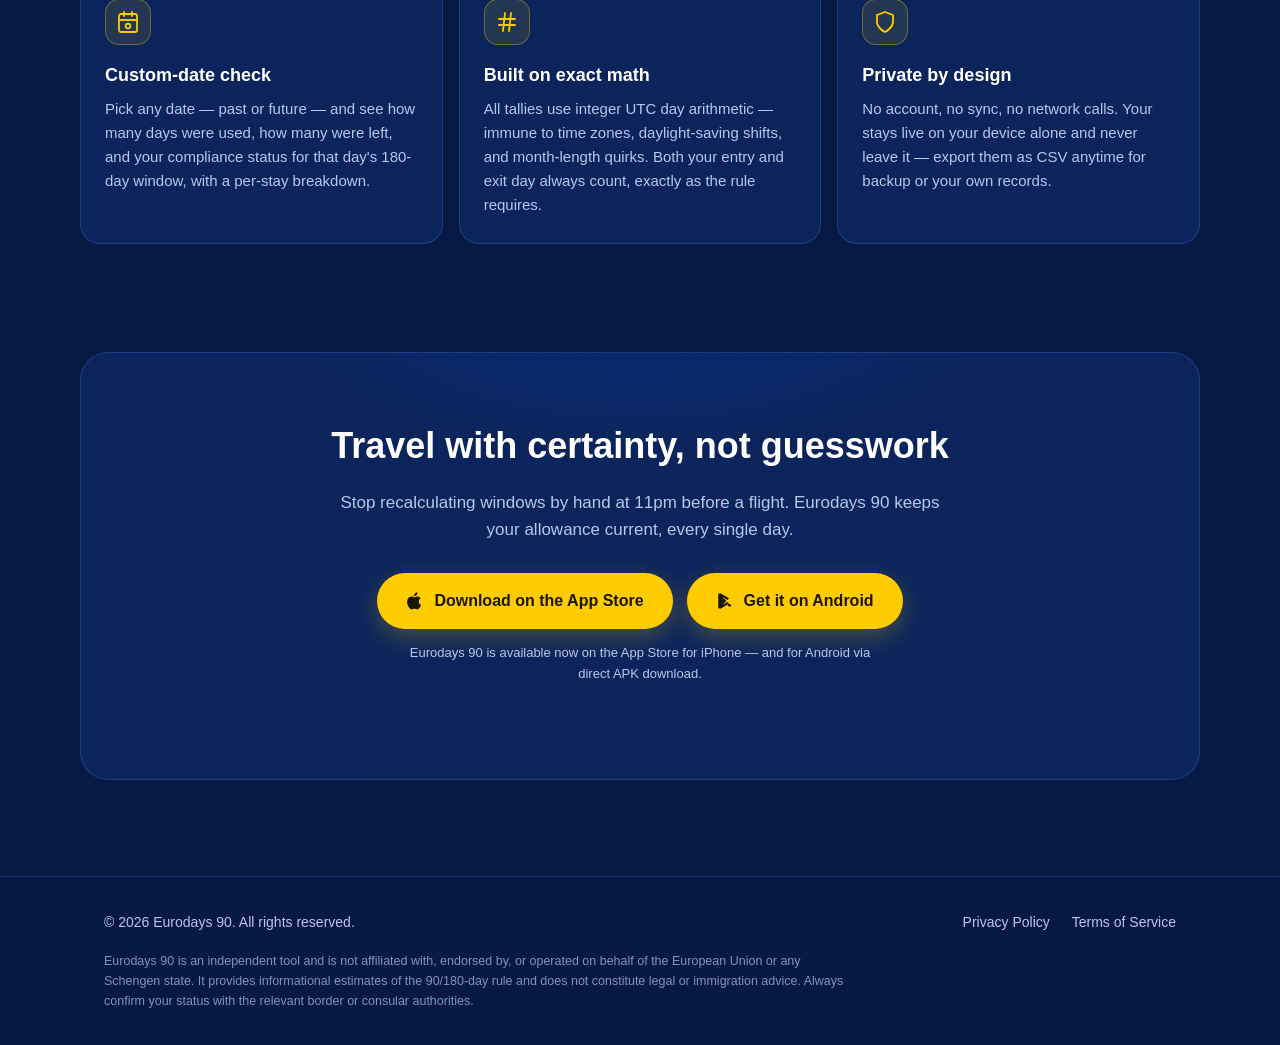
==== commit a8fdbe7c: "Update rule banner text for clarity" ====
--- a/index.html
+++ b/index.html
@@ -123,7 +123,7 @@
     <!-- ============ RULE BANNER ============ -->
     <section class="rule-banner">
       <div class="wrap">
-        <p><strong>The rule, in one line.</strong> You may spend at most <span class="num">90</span> days inside the
+        <p><strong>The rule, in short.</strong> You may spend at most <span class="num">90</span> days inside the
         Schengen Area in any rolling <span class="num">180</span>-day window. Eurodays 90 tracks that window for you — every day.</p>
       </div>
     </section>
